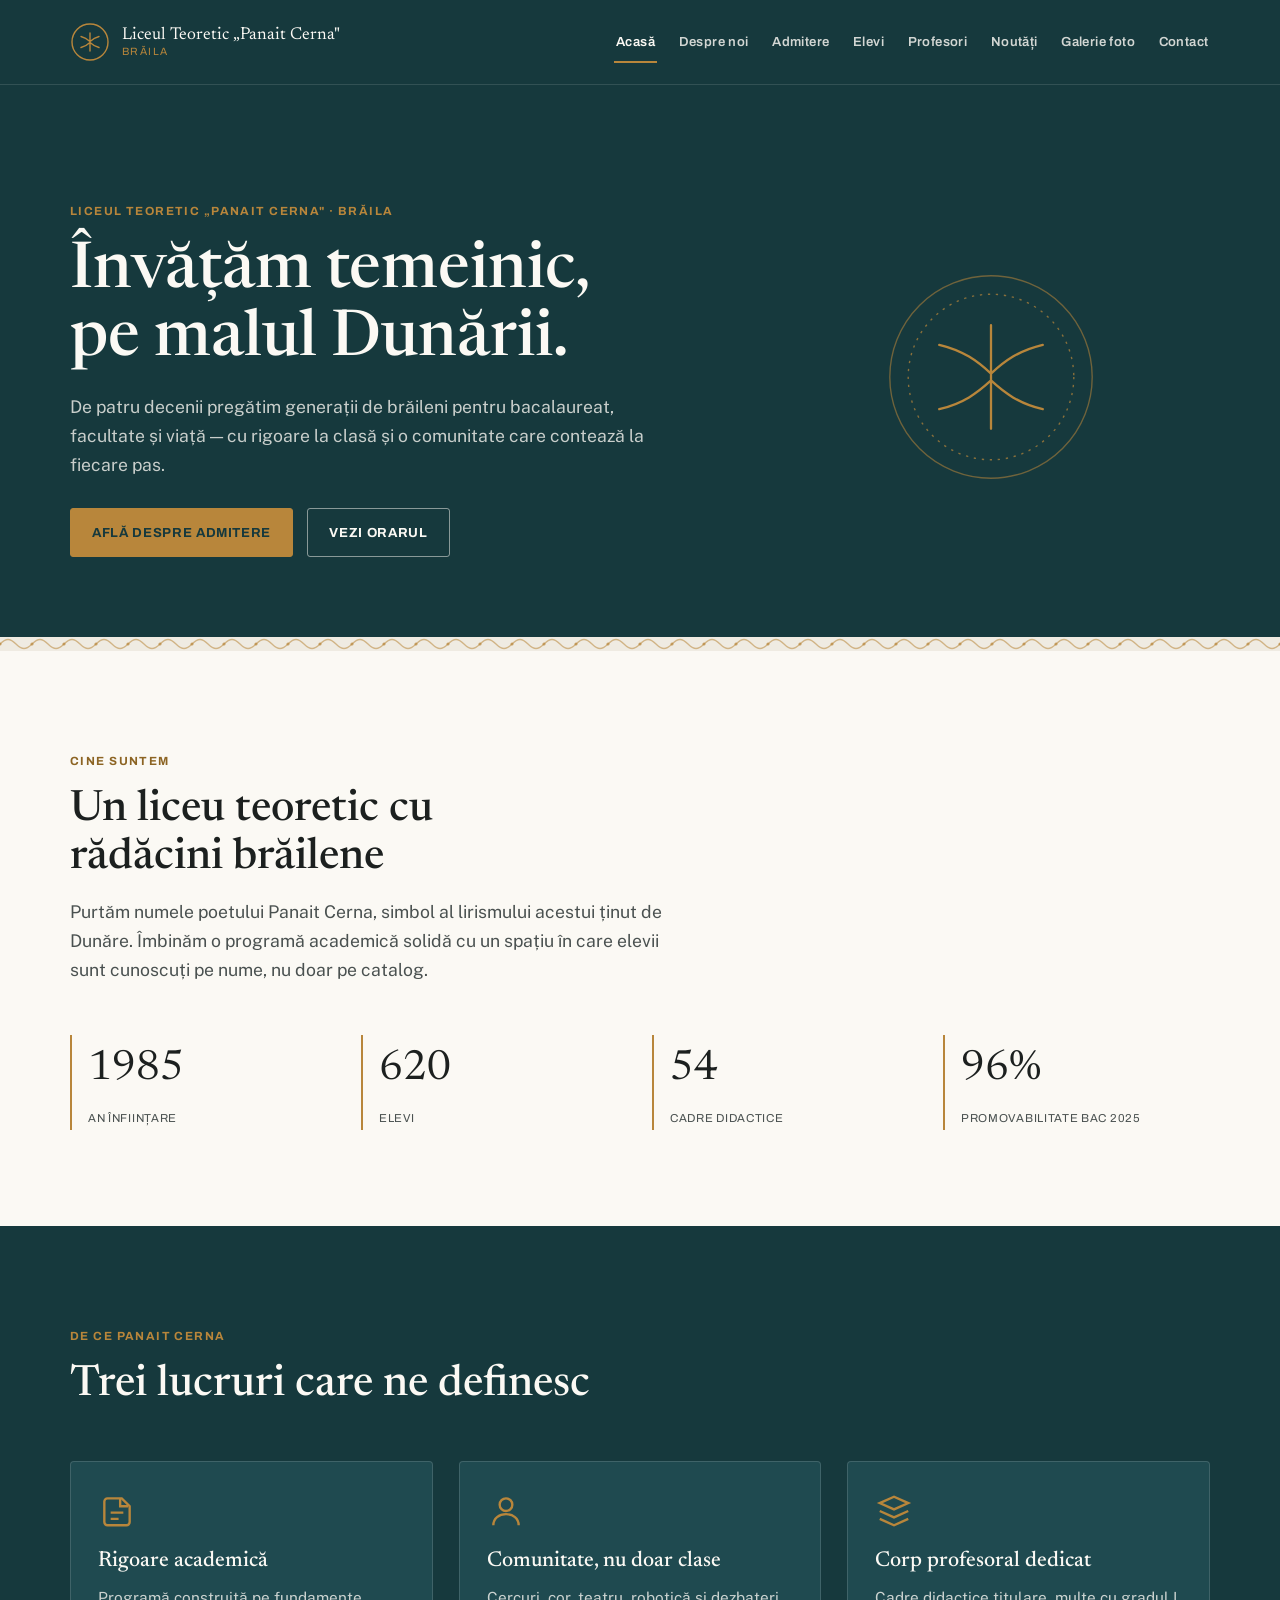
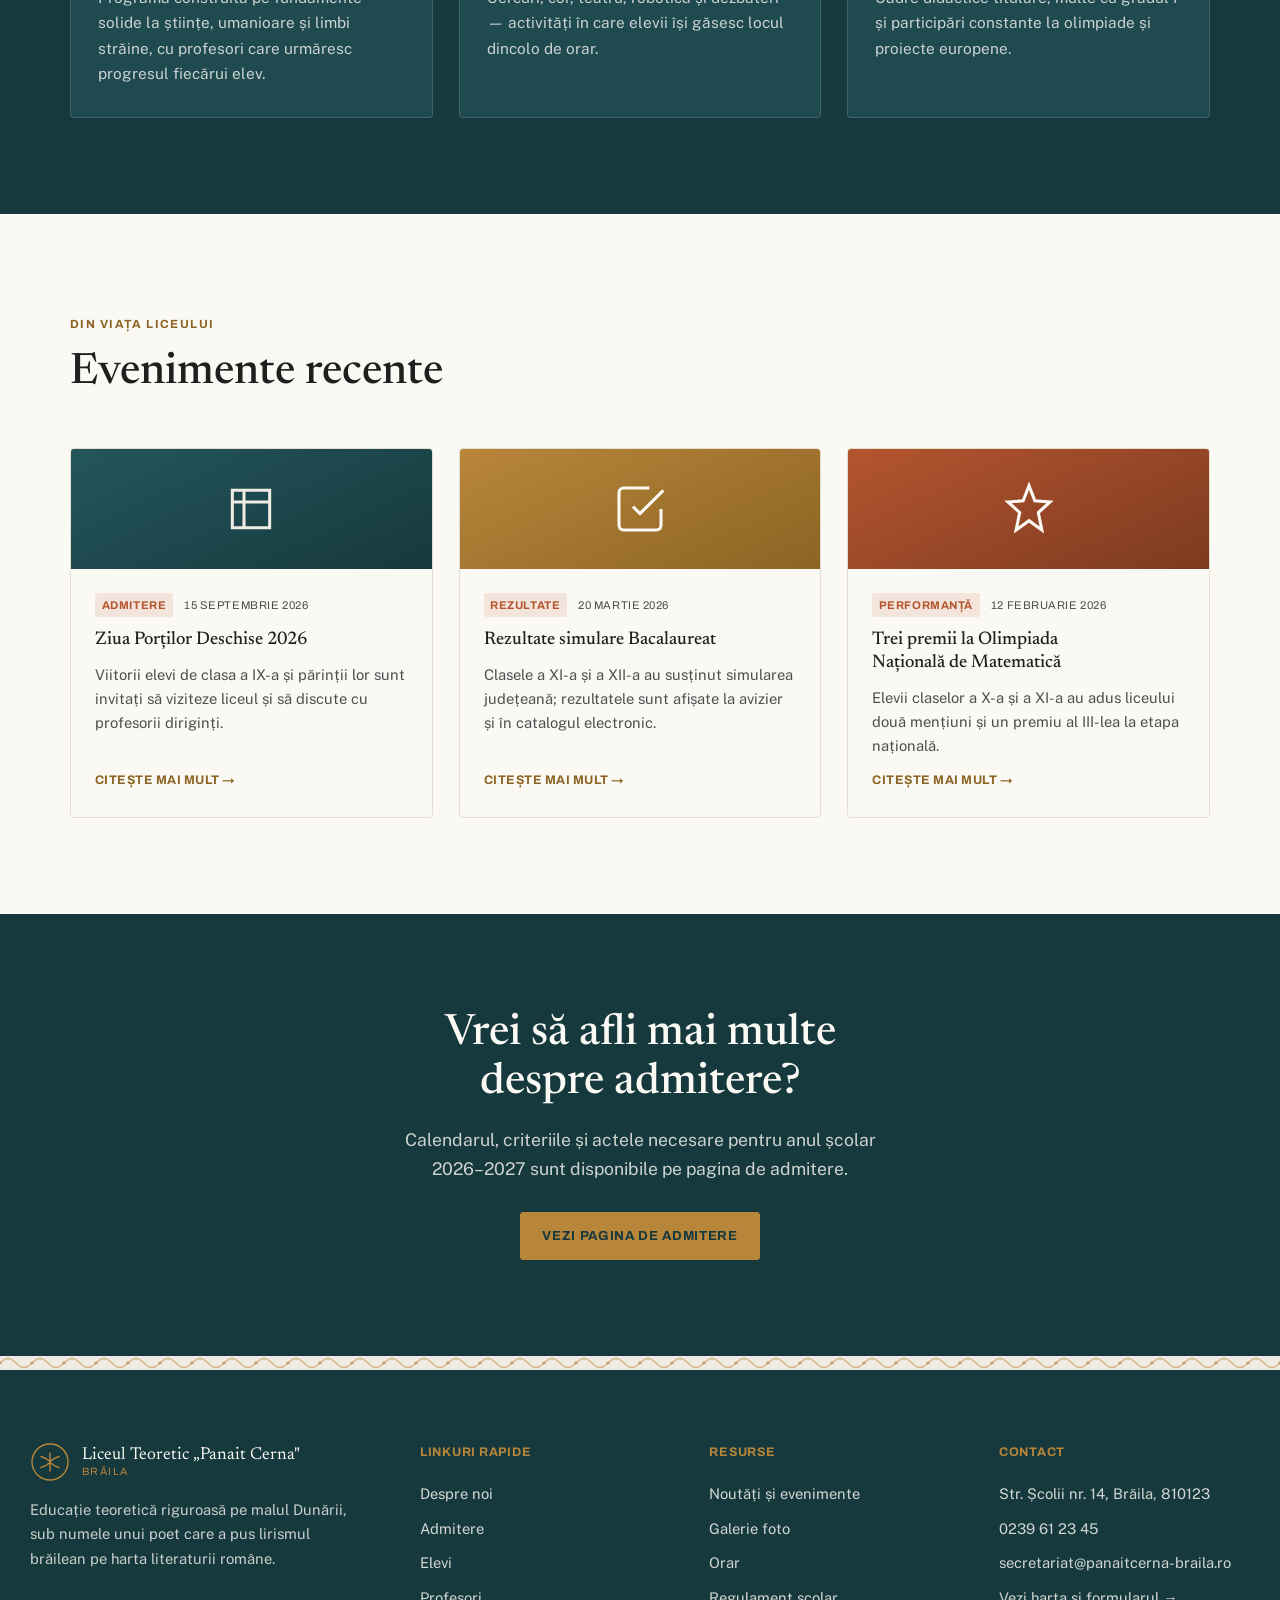
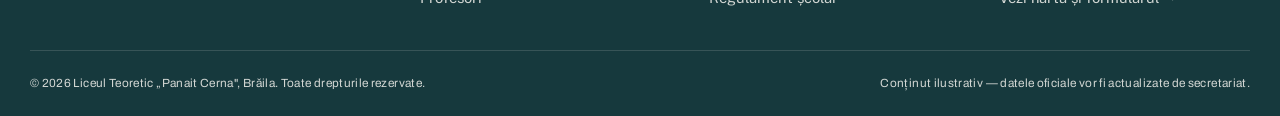
==== index.html @ e4e996fa "Site inițial Liceul Teoretic Panait Cerna - 8 pagini" ====
<!doctype html>
<html lang="ro">
<head>
<meta charset="UTF-8">
<meta name="viewport" content="width=device-width, initial-scale=1.0">
<title>Acasă — Liceul Teoretic „Panait Cerna" Brăila</title>
<link rel="stylesheet" href="assets/style.css">
</head>
<body>

<header class="site-header">
  <div class="container">
    <a href="index.html" class="brand">
      <svg class="brand-mark" viewBox="0 0 40 40" fill="none" stroke="currentColor" stroke-width="1.4">
        <circle cx="20" cy="20" r="18"/>
        <path d="M20 11v18M11 14.5c4.2 1 6.6 2.8 9 5 2.4-2.2 4.8-4 9-5M11 25.5c4.2-1 6.6-2.8 9-5 2.4 2.2 4.8 4 9 5" stroke-linecap="round" stroke-linejoin="round"/>
      </svg>
      <span class="brand-text">
        <span class="school">Liceul Teoretic „Panait Cerna"</span>
        <span class="city">Brăila</span>
      </span>
    </a>
    <nav class="main-nav" aria-label="Navigare principală">
      <a href="index.html">Acasă</a>
      <a href="despre-noi.html">Despre noi</a>
      <a href="admitere.html">Admitere</a>
      <a href="elevi.html">Elevi</a>
      <a href="profesori.html">Profesori</a>
      <a href="noutati.html">Noutăți</a>
      <a href="galerie.html">Galerie foto</a>
      <a href="contact.html">Contact</a>
    </nav>
    <button class="nav-toggle" aria-label="Deschide meniul" aria-expanded="false">
      <svg viewBox="0 0 24 24" fill="none" stroke="currentColor" stroke-width="2"><path d="M3 6h18M3 12h18M3 18h18" stroke-linecap="round"/></svg>
    </button>
  </div>
</header>

<main>

  <section class="page-hero hero-home">
    <div class="container">
      <div>
        <span class="eyebrow">Liceul Teoretic „Panait Cerna" · Brăila</span>
        <h1>Învățăm temeinic,<br>pe malul Dunării.</h1>
        <p class="lede">De patru decenii pregătim generații de brăileni pentru bacalaureat, facultate și viață — cu rigoare la clasă și o comunitate care contează la fiecare pas.</p>
        <div class="hero-actions">
          <a href="admitere.html" class="btn btn--brass">Află despre admitere</a>
          <a href="elevi.html#orar" class="btn btn--outline">Vezi orarul</a>
        </div>
      </div>
      <div class="hero-emblem">
        <svg viewBox="0 0 200 200" fill="none" stroke="currentColor" stroke-width="1.2" style="color:var(--brass)">
          <circle cx="100" cy="100" r="88" stroke-opacity=".55"/>
          <circle cx="100" cy="100" r="72" stroke-dasharray="2 5" stroke-opacity=".7"/>
          <path d="M100 55v90M55 72c21 5 33 14 45 25 12-11 24-20 45-25M55 128c21-5 33-14 45-25 12 11 24 20 45 25" stroke-width="2" stroke-linecap="round" stroke-linejoin="round"/>
        </svg>
      </div>
    </div>
  </section>

  <div class="ironwork"></div>

  <section class="section-alt">
    <div class="container">
      <div class="section-head reveal">
        <span class="eyebrow">Cine suntem</span>
        <h2>Un liceu teoretic cu rădăcini brăilene</h2>
        <p class="lede">Purtăm numele poetului Panait Cerna, simbol al lirismului acestui ținut de Dunăre. Îmbinăm o programă academică solidă cu un spațiu în care elevii sunt cunoscuți pe nume, nu doar pe catalog.</p>
      </div>
      <div class="stat-row reveal">
        <div class="stat"><span class="num">1985</span><span class="label">An înființare</span></div>
        <div class="stat"><span class="num">620</span><span class="label">Elevi</span></div>
        <div class="stat"><span class="num">54</span><span class="label">Cadre didactice</span></div>
        <div class="stat"><span class="num">96%</span><span class="label">Promovabilitate BAC 2025</span></div>
      </div>
    </div>
  </section>

  <section class="section-deep">
    <div class="container">
      <div class="section-head reveal">
        <span class="eyebrow">De ce Panait Cerna</span>
        <h2>Trei lucruri care ne definesc</h2>
      </div>
      <div class="grid-3">
        <div class="card reveal">
          <svg class="icon" viewBox="0 0 24 24" fill="none" stroke="currentColor" stroke-width="1.5"><path d="M4 19V6a2 2 0 0 1 2-2h9l5 5v10a2 2 0 0 1-2 2H6a2 2 0 0 1-2-2Z"/><path d="M14 4v5h5M8 13h8M8 17h5"/></svg>
          <h3>Rigoare academică</h3>
          <p>Programă construită pe fundamente solide la științe, umanioare și limbi străine, cu profesori care urmăresc progresul fiecărui elev.</p>
        </div>
        <div class="card reveal">
          <svg class="icon" viewBox="0 0 24 24" fill="none" stroke="currentColor" stroke-width="1.5"><circle cx="12" cy="8" r="4"/><path d="M4 21c0-4.4 3.6-7 8-7s8 2.6 8 7"/></svg>
          <h3>Comunitate, nu doar clase</h3>
          <p>Cercuri, cor, teatru, robotică și dezbateri — activități în care elevii își găsesc locul dincolo de orar.</p>
        </div>
        <div class="card reveal">
          <svg class="icon" viewBox="0 0 24 24" fill="none" stroke="currentColor" stroke-width="1.5"><path d="M12 3 3 7l9 4 9-4-9-4Z"/><path d="M3 12l9 4 9-4M3 17l9 4 9-4"/></svg>
          <h3>Corp profesoral dedicat</h3>
          <p>Cadre didactice titulare, multe cu gradul I și participări constante la olimpiade și proiecte europene.</p>
        </div>
      </div>
    </div>
  </section>

  <section class="section-alt">
    <div class="container">
      <div class="section-head reveal">
        <span class="eyebrow">Din viața liceului</span>
        <h2>Evenimente recente</h2>
      </div>
      <div class="news-grid">
        <article class="news-card reveal">
          <div class="news-thumb g1" style="background:linear-gradient(155deg,#24565C,#16393D)">
            <svg viewBox="0 0 24 24" fill="none" stroke="#EFEBE2" stroke-width="1.3"><path d="M4 4h16v16H4z"/><path d="M4 9h16M9 4v16"/></svg>
          </div>
          <div class="news-body">
            <div class="news-meta"><span class="news-tag">Admitere</span><span>15 septembrie 2026</span></div>
            <h3>Ziua Porților Deschise 2026</h3>
            <p>Viitorii elevi de clasa a IX-a și părinții lor sunt invitați să viziteze liceul și să discute cu profesorii diriginți.</p>
            <a href="noutati.html" class="news-link">Citește mai mult →</a>
          </div>
        </article>
        <article class="news-card reveal">
          <div class="news-thumb" style="background:linear-gradient(155deg,#B8863B,#8C6423)">
            <svg viewBox="0 0 24 24" fill="none" stroke="#FBF9F4" stroke-width="1.3"><path d="M9 11l3 3L22 4"/><path d="M21 12v7a2 2 0 0 1-2 2H5a2 2 0 0 1-2-2V5a2 2 0 0 1 2-2h11"/></svg>
          </div>
          <div class="news-body">
            <div class="news-meta"><span class="news-tag">Rezultate</span><span>20 martie 2026</span></div>
            <h3>Rezultate simulare Bacalaureat</h3>
            <p>Clasele a XI-a și a XII-a au susținut simularea județeană; rezultatele sunt afișate la avizier și în catalogul electronic.</p>
            <a href="noutati.html" class="news-link">Citește mai mult →</a>
          </div>
        </article>
        <article class="news-card reveal">
          <div class="news-thumb" style="background:linear-gradient(155deg,#B4552F,#7C3A1F)">
            <svg viewBox="0 0 24 24" fill="none" stroke="#FBF9F4" stroke-width="1.3"><path d="M12 2l2.5 6.5L21 9l-5 4.5L17.5 21 12 17l-5.5 4L8 13.5 3 9l6.5-.5Z"/></svg>
          </div>
          <div class="news-body">
            <div class="news-meta"><span class="news-tag">Performanță</span><span>12 februarie 2026</span></div>
            <h3>Trei premii la Olimpiada Națională de Matematică</h3>
            <p>Elevii claselor a X-a și a XI-a au adus liceului două mențiuni și un premiu al III-lea la etapa națională.</p>
            <a href="noutati.html" class="news-link">Citește mai mult →</a>
          </div>
        </article>
      </div>
    </div>
  </section>

  <section class="section-deep">
    <div class="container" style="text-align:center; max-width:60ch">
      <h2 class="reveal">Vrei să afli mai multe despre admitere?</h2>
      <p class="lede reveal" style="margin:1.1rem auto 1.8rem; color:color-mix(in srgb, var(--paper) 80%, transparent)">Calendarul, criteriile și actele necesare pentru anul școlar 2026–2027 sunt disponibile pe pagina de admitere.</p>
      <a href="admitere.html" class="btn btn--brass reveal">Vezi pagina de admitere</a>
    </div>
  </section>

</main>

<div class="ironwork"></div>
<footer class="site-footer">
  <div class="container footer-grid">
    <div class="footer-about">
      <a href="index.html" class="brand">
        <svg class="brand-mark" viewBox="0 0 40 40" fill="none" stroke="currentColor" stroke-width="1.4">
          <circle cx="20" cy="20" r="18"/>
          <path d="M20 11v18M11 14.5c4.2 1 6.6 2.8 9 5 2.4-2.2 4.8-4 9-5M11 25.5c4.2-1 6.6-2.8 9-5 2.4 2.2 4.8 4 9 5" stroke-linecap="round" stroke-linejoin="round"/>
        </svg>
        <span class="brand-text">
          <span class="school">Liceul Teoretic „Panait Cerna"</span>
          <span class="city">Brăila</span>
        </span>
      </a>
      <p>Educație teoretică riguroasă pe malul Dunării, sub numele unui poet care a pus lirismul brăilean pe harta literaturii române.</p>
    </div>
    <div>
      <h4>Linkuri rapide</h4>
      <ul>
        <li><a href="despre-noi.html">Despre noi</a></li>
        <li><a href="admitere.html">Admitere</a></li>
        <li><a href="elevi.html">Elevi</a></li>
        <li><a href="profesori.html">Profesori</a></li>
      </ul>
    </div>
    <div>
      <h4>Resurse</h4>
      <ul>
        <li><a href="noutati.html">Noutăți și evenimente</a></li>
        <li><a href="galerie.html">Galerie foto</a></li>
        <li><a href="elevi.html#orar">Orar</a></li>
        <li><a href="elevi.html#regulament">Regulament școlar</a></li>
      </ul>
    </div>
    <div>
      <h4>Contact</h4>
      <ul>
        <li>Str. Școlii nr. 14, Brăila, 810123</li>
        <li>0239 61 23 45</li>
        <li>secretariat@panaitcerna-braila.ro</li>
        <li><a href="contact.html">Vezi harta și formularul →</a></li>
      </ul>
    </div>
  </div>
  <div class="container footer-bottom">
    <span>© 2026 Liceul Teoretic „Panait Cerna", Brăila. Toate drepturile rezervate.</span>
    <span>Conținut ilustrativ — datele oficiale vor fi actualizate de secretariat.</span>
  </div>
</footer>
<script src="assets/main.js"></script>
</body>
</html>
---- assets/style.css ----
/* =========================================================
   Liceul Teoretic „Panait Cerna" — Brăila
   Sistem de design: petrol de Dunăre + alamă + piatră
========================================================= */

@import url('https://fonts.googleapis.com/css2?family=Newsreader:ital,opsz,wght@0,6..72,400;0,6..72,500;0,6..72,600;1,6..72,500&family=Public+Sans:wght@400;500;600;700&family=Archivo:wght@600;700&display=swap');

:root{
  --teal-deep:#16393D;
  --teal:#24565C;
  --teal-tint:#1F4A50;
  --brass:#B8863B;
  --brass-deep:#8C6423;
  --terracotta:#B4552F;
  --stone:#EFEBE2;
  --stone-dim:#E4DECE;
  --ink:#1C201F;
  --ink-soft:#4A5150;
  --paper:#FBF9F4;

  --font-display:'Newsreader', Georgia, 'Times New Roman', serif;
  --font-body:'Public Sans', 'Segoe UI', sans-serif;
  --font-label:'Archivo', 'Segoe UI', sans-serif;

  --container:1220px;
  --nav-h:84px;
}

*,*::before,*::after{ box-sizing:border-box; }
html{ scroll-behavior:smooth; scroll-padding-top:var(--nav-h); }
@media (prefers-reduced-motion:reduce){ html{ scroll-behavior:auto; } }

body{
  margin:0;
  background:var(--stone);
  color:var(--ink);
  font-family:var(--font-body);
  font-size:16px;
  line-height:1.65;
  -webkit-font-smoothing:antialiased;
}

img,svg{ display:block; max-width:100%; }
a{ color:inherit; text-decoration:none; }

h1,h2,h3,h4{ font-family:var(--font-display); font-weight:500; margin:0; text-wrap:balance; }
h1{ font-size:clamp(2.4rem,5vw,4rem); line-height:1.06; }
h2{ font-size:clamp(1.9rem,3.4vw,2.7rem); line-height:1.12; }
h3{ font-size:1.35rem; line-height:1.25; }
p{ margin:0; }

.lede{ font-size:1.1rem; color:var(--ink-soft); max-width:56ch; }

.eyebrow{
  font-family:var(--font-label);
  font-weight:700;
  font-size:.74rem;
  letter-spacing:.12em;
  text-transform:uppercase;
  display:inline-flex;
  align-items:center;
  gap:.6em;
}

.container{ max-width:var(--container); margin:0 auto; padding:0 clamp(1.2rem,4vw,2.5rem); }

.visually-hidden{
  position:absolute; width:1px; height:1px; overflow:hidden;
  clip:rect(0 0 0 0); white-space:nowrap; border:0; padding:0; margin:-1px;
}

:focus-visible{ outline:3px solid var(--brass); outline-offset:3px; }

/* ---------- ironwork divider (signature motif) ---------- */
.ironwork{
  height:14px;
  background-image:url("data:image/svg+xml,%3Csvg xmlns='http://www.w3.org/2000/svg' width='64' height='14' viewBox='0 0 64 14'%3E%3Cpath d='M0,7 C6,1 10,1 16,7 C22,13 26,13 32,7 C38,1 42,1 48,7 C54,13 58,13 64,7' fill='none' stroke='%23B8863B' stroke-width='1.4' opacity='0.55'/%3E%3Ccircle cx='0' cy='7' r='1.6' fill='%23B8863B' opacity='0.7'/%3E%3Ccircle cx='32' cy='7' r='1.6' fill='%23B8863B' opacity='0.7'/%3E%3Ccircle cx='64' cy='7' r='1.6' fill='%23B8863B' opacity='0.7'/%3E%3C/svg%3E");
  background-repeat:repeat-x;
  background-size:64px 14px;
  background-position:center;
}
.ironwork--dim{ opacity:.6; }

/* ---------- buttons ---------- */
.btn{
  display:inline-flex; align-items:center; gap:.6em;
  font-family:var(--font-label); font-weight:700;
  font-size:.82rem; letter-spacing:.05em; text-transform:uppercase;
  padding:.95em 1.6em; border-radius:3px;
  border:1.5px solid transparent;
  transition:transform .16s ease, background .16s ease, color .16s ease, border-color .16s ease;
  cursor:pointer;
}
.btn:hover{ transform:translateY(-2px); }
.btn--brass{ background:var(--brass); color:var(--teal-deep); border-color:var(--brass); }
.btn--brass:hover{ background:var(--paper); color:var(--teal-deep); border-color:var(--paper); }
.btn--outline{ background:transparent; color:var(--paper); border-color:color-mix(in srgb, var(--paper) 50%, transparent); }
.btn--outline:hover{ background:var(--paper); color:var(--teal-deep); border-color:var(--paper); }
.btn--outline-ink{ background:transparent; color:var(--ink); border-color:color-mix(in srgb, var(--ink) 35%, transparent); }
.btn--outline-ink:hover{ background:var(--ink); color:var(--paper); border-color:var(--ink); }

/* ---------- header / nav ---------- */
.site-header{
  position:sticky; top:0; z-index:100;
  background:var(--teal-deep);
  border-bottom:1px solid color-mix(in srgb, var(--paper) 12%, transparent);
}
.site-header .container{
  height:var(--nav-h);
  display:flex; align-items:center; justify-content:space-between; gap:1.5rem;
}
.brand{ display:flex; align-items:center; gap:.75rem; color:var(--paper); }
.brand-mark{ width:40px; height:40px; flex:none; color:var(--brass); }
.brand-text{ display:flex; flex-direction:column; line-height:1.15; }
.brand-text .school{ font-family:var(--font-display); font-size:1.08rem; }
.brand-text .city{ font-family:var(--font-label); font-size:.66rem; letter-spacing:.14em; text-transform:uppercase; color:var(--brass); }

.main-nav{ display:flex; align-items:center; gap:clamp(.9rem,1.6vw,1.7rem); }
.main-nav a{
  font-family:var(--font-label); font-weight:600; font-size:.82rem;
  letter-spacing:.03em; color:color-mix(in srgb, var(--paper) 82%, transparent);
  padding:.4rem .1rem; position:relative;
}
.main-nav a::after{
  content:''; position:absolute; left:0; right:0; bottom:-4px; height:2px;
  background:var(--brass); transform:scaleX(0); transition:transform .18s ease;
}
.main-nav a:hover{ color:var(--paper); }
.main-nav a:hover::after,
.main-nav a[aria-current="page"]::after{ transform:scaleX(1); }
.main-nav a[aria-current="page"]{ color:var(--paper); }

.nav-toggle{
  display:none; background:transparent; border:1.5px solid color-mix(in srgb, var(--paper) 40%, transparent);
  border-radius:3px; width:42px; height:38px; align-items:center; justify-content:center;
  color:var(--paper); cursor:pointer;
}
.nav-toggle svg{ width:20px; height:20px; }

@media (max-width:980px){
  .main-nav{
    position:absolute; top:var(--nav-h); left:0; right:0;
    background:var(--teal-deep); flex-direction:column; align-items:stretch;
    padding:.5rem 0 1.2rem; gap:0;
    border-bottom:1px solid color-mix(in srgb, var(--paper) 14%, transparent);
    display:none;
  }
  .main-nav.is-open{ display:flex; }
  .main-nav a{ padding:.85rem clamp(1.2rem,4vw,2.5rem); }
  .main-nav a::after{ display:none; }
  .main-nav a[aria-current="page"]{ background:color-mix(in srgb, var(--paper) 8%, transparent); color:var(--brass); }
  .nav-toggle{ display:inline-flex; }
}

/* ---------- page hero ---------- */
.page-hero{ background:var(--teal-deep); color:var(--paper); padding:clamp(3.5rem,8vw,6rem) 0 clamp(3rem,7vw,5rem); }
.page-hero .eyebrow{ color:var(--brass); margin-bottom:1.1rem; }
.page-hero h1{ margin-bottom:1.1rem; max-width:24ch; }
.page-hero .lede{ color:color-mix(in srgb, var(--paper) 78%, transparent); }
.page-hero .hero-actions{ display:flex; flex-wrap:wrap; gap:.9rem; margin-top:1.8rem; }

.hero-home{ padding-top:clamp(4.5rem,10vw,7rem); }
.hero-home .container{ display:grid; grid-template-columns:1.25fr .85fr; gap:clamp(2rem,5vw,3.5rem); align-items:center; }
@media (max-width:900px){ .hero-home .container{ grid-template-columns:1fr; } }

.hero-emblem{ display:flex; justify-content:center; }
.hero-emblem svg{ width:min(230px,70%); }

/* ---------- sections ---------- */
section{ padding:clamp(4rem,8vw,6rem) 0; }
.section-alt{ background:var(--paper); }
.section-deep{ background:var(--teal-deep); color:var(--paper); }
.section-deep .eyebrow{ color:var(--brass); }
.section-head{ max-width:60ch; margin-bottom:clamp(2.2rem,5vw,3.2rem); }
.section-head .eyebrow{ color:var(--brass-deep); margin-bottom:.9rem; }
.section-deep .section-head .eyebrow{ color:var(--brass); }
.section-head h2{ margin-bottom:.9rem; }

/* ---------- stat row ---------- */
.stat-row{ display:grid; grid-template-columns:repeat(4,1fr); gap:1.5rem; }
@media (max-width:760px){ .stat-row{ grid-template-columns:repeat(2,1fr); } }
.stat{ border-left:2px solid var(--brass); padding-left:1rem; }
.stat .num{ font-family:var(--font-display); font-size:clamp(1.8rem,3.4vw,2.6rem); display:block; }
.stat .label{ font-family:var(--font-label); font-size:.72rem; letter-spacing:.06em; text-transform:uppercase; color:var(--ink-soft); }
.section-deep .stat .label{ color:color-mix(in srgb, var(--paper) 70%, transparent); }

/* ---------- cards ---------- */
.grid-3{ display:grid; grid-template-columns:repeat(3,1fr); gap:1.6rem; }
.grid-2{ display:grid; grid-template-columns:repeat(2,1fr); gap:1.6rem; }
@media (max-width:860px){ .grid-3{ grid-template-columns:1fr; } .grid-2{ grid-template-columns:1fr; } }

.card{
  background:var(--paper); border:1px solid var(--stone-dim);
  border-radius:4px; padding:1.9rem 1.7rem;
}
.card .icon{ width:38px; height:38px; color:var(--brass-deep); margin-bottom:1.1rem; }
.card h3{ margin-bottom:.65rem; }
.card p{ color:var(--ink-soft); font-size:.96rem; }

.section-deep .card{ background:var(--teal-tint); border-color:color-mix(in srgb, var(--paper) 14%, transparent); }
.section-deep .card .icon{ color:var(--brass); }
.section-deep .card p{ color:color-mix(in srgb, var(--paper) 78%, transparent); }

/* ---------- news / article cards ---------- */
.news-grid{ display:grid; grid-template-columns:repeat(3,1fr); gap:1.6rem; }
@media (max-width:900px){ .news-grid{ grid-template-columns:1fr; } }
.news-card{ background:var(--paper); border:1px solid var(--stone-dim); border-radius:4px; overflow:hidden; display:flex; flex-direction:column; }
.news-thumb{ height:120px; display:flex; align-items:center; justify-content:center; }
.news-thumb svg{ width:56px; height:56px; }
.news-body{ padding:1.5rem 1.5rem 1.7rem; display:flex; flex-direction:column; gap:.7rem; flex:1; }
.news-meta{ display:flex; align-items:center; gap:.7rem; font-family:var(--font-label); font-size:.7rem; letter-spacing:.05em; text-transform:uppercase; color:var(--ink-soft); }
.news-tag{ background:color-mix(in srgb, var(--terracotta) 12%, transparent); color:var(--terracotta); padding:.25em .6em; border-radius:2px; font-weight:700; }
.news-body h3{ font-size:1.15rem; }
.news-body p{ color:var(--ink-soft); font-size:.92rem; }
.news-link{ font-family:var(--font-label); font-weight:700; font-size:.78rem; letter-spacing:.04em; text-transform:uppercase; color:var(--brass-deep); margin-top:auto; }
.news-link:hover{ color:var(--terracotta); }

.news-list{ display:flex; flex-direction:column; gap:1.4rem; }
.news-row{ display:grid; grid-template-columns:110px 1fr; gap:1.6rem; padding:1.6rem 0; border-bottom:1px solid var(--stone-dim); }
.news-row:last-child{ border-bottom:none; }
@media (max-width:640px){ .news-row{ grid-template-columns:1fr; gap:.6rem; } }
.news-date{ font-family:var(--font-label); font-weight:700; }
.news-date .day{ display:block; font-size:1.7rem; color:var(--teal-deep); }
.news-date .month{ display:block; font-size:.72rem; letter-spacing:.08em; text-transform:uppercase; color:var(--ink-soft); }

/* ---------- timeline (istoric / calendar) ---------- */
.timeline{ position:relative; padding-left:2.2rem; border-left:2px solid var(--stone-dim); display:flex; flex-direction:column; gap:2.2rem; }
.timeline-item{ position:relative; }
.timeline-item::before{
  content:''; position:absolute; left:-2.2rem; top:.35rem; width:12px; height:12px;
  background:var(--brass); border-radius:50%; border:3px solid var(--stone);
}
.section-deep .timeline{ border-color:color-mix(in srgb, var(--paper) 22%, transparent); }
.section-deep .timeline-item::before{ border-color:var(--teal-deep); }
.timeline-item .year{ font-family:var(--font-label); font-weight:700; color:var(--brass-deep); letter-spacing:.04em; display:block; margin-bottom:.35rem; }
.section-deep .timeline-item .year{ color:var(--brass); }
.timeline-item p{ color:var(--ink-soft); max-width:60ch; }
.section-deep .timeline-item p{ color:color-mix(in srgb, var(--paper) 78%, transparent); }

/* ---------- table (orar) ---------- */
.table-wrap{ overflow-x:auto; border:1px solid var(--stone-dim); border-radius:4px; }
table{ width:100%; border-collapse:collapse; min-width:640px; background:var(--paper); }
th,td{ padding:.85rem 1rem; text-align:left; border-bottom:1px solid var(--stone-dim); font-size:.92rem; }
th{ font-family:var(--font-label); font-size:.72rem; text-transform:uppercase; letter-spacing:.05em; background:var(--teal-deep); color:var(--paper); }
tr:last-child td{ border-bottom:none; }
tr:nth-child(even) td{ background:color-mix(in srgb, var(--stone) 55%, transparent); }

/* ---------- leadership / staff ---------- */
.person-grid{ display:grid; grid-template-columns:repeat(4,1fr); gap:1.4rem; }
@media (max-width:960px){ .person-grid{ grid-template-columns:repeat(2,1fr); } }
@media (max-width:520px){ .person-grid{ grid-template-columns:1fr; } }
.person{ background:var(--paper); border:1px solid var(--stone-dim); border-radius:4px; padding:1.6rem; text-align:left; }
.person-avatar{ width:56px; height:56px; border-radius:50%; background:var(--teal-deep); color:var(--brass); display:flex; align-items:center; justify-content:center; font-family:var(--font-display); font-size:1.2rem; margin-bottom:1rem; }
.person .name{ font-weight:700; font-size:1rem; }
.person .role{ font-family:var(--font-label); font-size:.72rem; letter-spacing:.04em; text-transform:uppercase; color:var(--brass-deep); margin:.3rem 0 .6rem; }
.person .bio{ font-size:.88rem; color:var(--ink-soft); }

.dept{ background:var(--paper); border:1px solid var(--stone-dim); border-radius:4px; padding:1.8rem; }
.dept h3{ margin-bottom:1rem; padding-bottom:1rem; border-bottom:1px dashed var(--stone-dim); }
.dept ul{ list-style:none; margin:0; padding:0; display:flex; flex-direction:column; gap:.7rem; }
.dept li{ display:flex; justify-content:space-between; gap:1rem; font-size:.92rem; }
.dept li span:last-child{ color:var(--ink-soft); font-size:.85rem; text-align:right; }

/* ---------- gallery ---------- */
.gallery-grid{ display:grid; grid-template-columns:repeat(3,1fr); gap:1.2rem; }
@media (max-width:860px){ .gallery-grid{ grid-template-columns:repeat(2,1fr); } }
@media (max-width:520px){ .gallery-grid{ grid-template-columns:1fr; } }
.gallery-tile{
  aspect-ratio:4/3; border-radius:4px; position:relative; overflow:hidden;
  display:flex; align-items:flex-end; padding:1.2rem;
  color:var(--paper); isolation:isolate;
}
.gallery-tile::before{ content:''; position:absolute; inset:0; z-index:-1; opacity:.92; }
.gallery-tile svg{ position:absolute; right:1rem; top:1rem; width:34px; height:34px; opacity:.55; }
.gallery-tile .cap{ font-family:var(--font-label); font-weight:700; font-size:.9rem; letter-spacing:.02em; text-shadow:0 1px 6px rgba(0,0,0,.35); }
.gallery-tile .sub{ display:block; font-family:var(--font-body); font-weight:400; font-size:.78rem; opacity:.85; margin-top:.15rem; text-transform:none; letter-spacing:0; }

.g1::before{ background:linear-gradient(155deg,#24565C,#16393D); }
.g2::before{ background:linear-gradient(155deg,#B8863B,#8C6423); }
.g3::before{ background:linear-gradient(155deg,#B4552F,#7C3A1F); }
.g4::before{ background:linear-gradient(155deg,#4A5150,#1C201F); }
.g5::before{ background:linear-gradient(155deg,#8C6423,#16393D); }
.g6::before{ background:linear-gradient(155deg,#24565C,#B4552F); }

/* ---------- contact / form ---------- */
.contact-grid{ display:grid; grid-template-columns:1fr 1fr; gap:clamp(2rem,5vw,3.5rem); align-items:start; }
@media (max-width:900px){ .contact-grid{ grid-template-columns:1fr; } }
.contact-detail{ display:flex; gap:1rem; margin-bottom:1.6rem; }
.contact-detail .icon{ width:22px; height:22px; flex:none; color:var(--brass); margin-top:.15rem; }
.contact-detail .k{ font-family:var(--font-label); font-size:.72rem; text-transform:uppercase; letter-spacing:.08em; color:color-mix(in srgb, var(--paper) 65%, transparent); display:block; margin-bottom:.25rem; }
.contact-detail .v{ font-size:1.02rem; }

.map-frame{ border:1px solid color-mix(in srgb, var(--paper) 22%, transparent); border-radius:4px; padding:1.3rem; background:color-mix(in srgb, var(--paper) 5%, transparent); margin-top:1.5rem; }

.form-field{ display:flex; flex-direction:column; gap:.45rem; margin-bottom:1.3rem; }
.form-field label{ font-family:var(--font-label); font-size:.76rem; font-weight:700; letter-spacing:.04em; text-transform:uppercase; color:var(--ink-soft); }
.form-field input, .form-field textarea, .form-field select{
  font-family:var(--font-body); font-size:.98rem; padding:.85em 1em;
  border:1.5px solid var(--stone-dim); border-radius:3px; background:var(--paper); color:var(--ink);
}
.form-field input:focus, .form-field textarea:focus, .form-field select:focus{ outline:3px solid var(--brass); outline-offset:1px; border-color:var(--brass); }
.form-row-2{ display:grid; grid-template-columns:1fr 1fr; gap:1.2rem; }
@media (max-width:520px){ .form-row-2{ grid-template-columns:1fr; } }
.form-note{ font-size:.82rem; color:var(--ink-soft); margin-top:.6rem; }

/* ---------- footer ---------- */
.site-footer{ background:var(--teal-deep); color:color-mix(in srgb, var(--paper) 82%, transparent); }
.footer-grid{ padding:clamp(3rem,6vw,4.5rem) 0 2.5rem; display:grid; grid-template-columns:1.4fr 1fr 1fr 1fr; gap:2.4rem; }
@media (max-width:860px){ .footer-grid{ grid-template-columns:1fr 1fr; } }
@media (max-width:520px){ .footer-grid{ grid-template-columns:1fr; } }
.footer-grid h4{ font-family:var(--font-label); font-size:.78rem; letter-spacing:.06em; text-transform:uppercase; color:var(--brass); margin-bottom:1.2rem; font-weight:700; }
.footer-grid ul{ list-style:none; margin:0; padding:0; display:flex; flex-direction:column; gap:.65rem; font-size:.92rem; }
.footer-grid ul a:hover{ color:var(--brass); }
.footer-about p{ font-size:.92rem; max-width:36ch; color:color-mix(in srgb, var(--paper) 78%, transparent); }
.footer-about .brand{ margin-bottom:1rem; }
.footer-bottom{ border-top:1px solid color-mix(in srgb, var(--paper) 14%, transparent); padding:1.4rem 0; display:flex; justify-content:space-between; flex-wrap:wrap; gap:.8rem; font-family:var(--font-label); font-size:.74rem; letter-spacing:.03em; }

/* ---------- reveal on scroll ---------- */
.reveal{ opacity:0; transform:translateY(16px); transition:opacity .6s ease, transform .6s ease; }
.reveal.is-visible{ opacity:1; transform:none; }
@media (prefers-reduced-motion:reduce){ .reveal{ opacity:1; transform:none; transition:none; } }
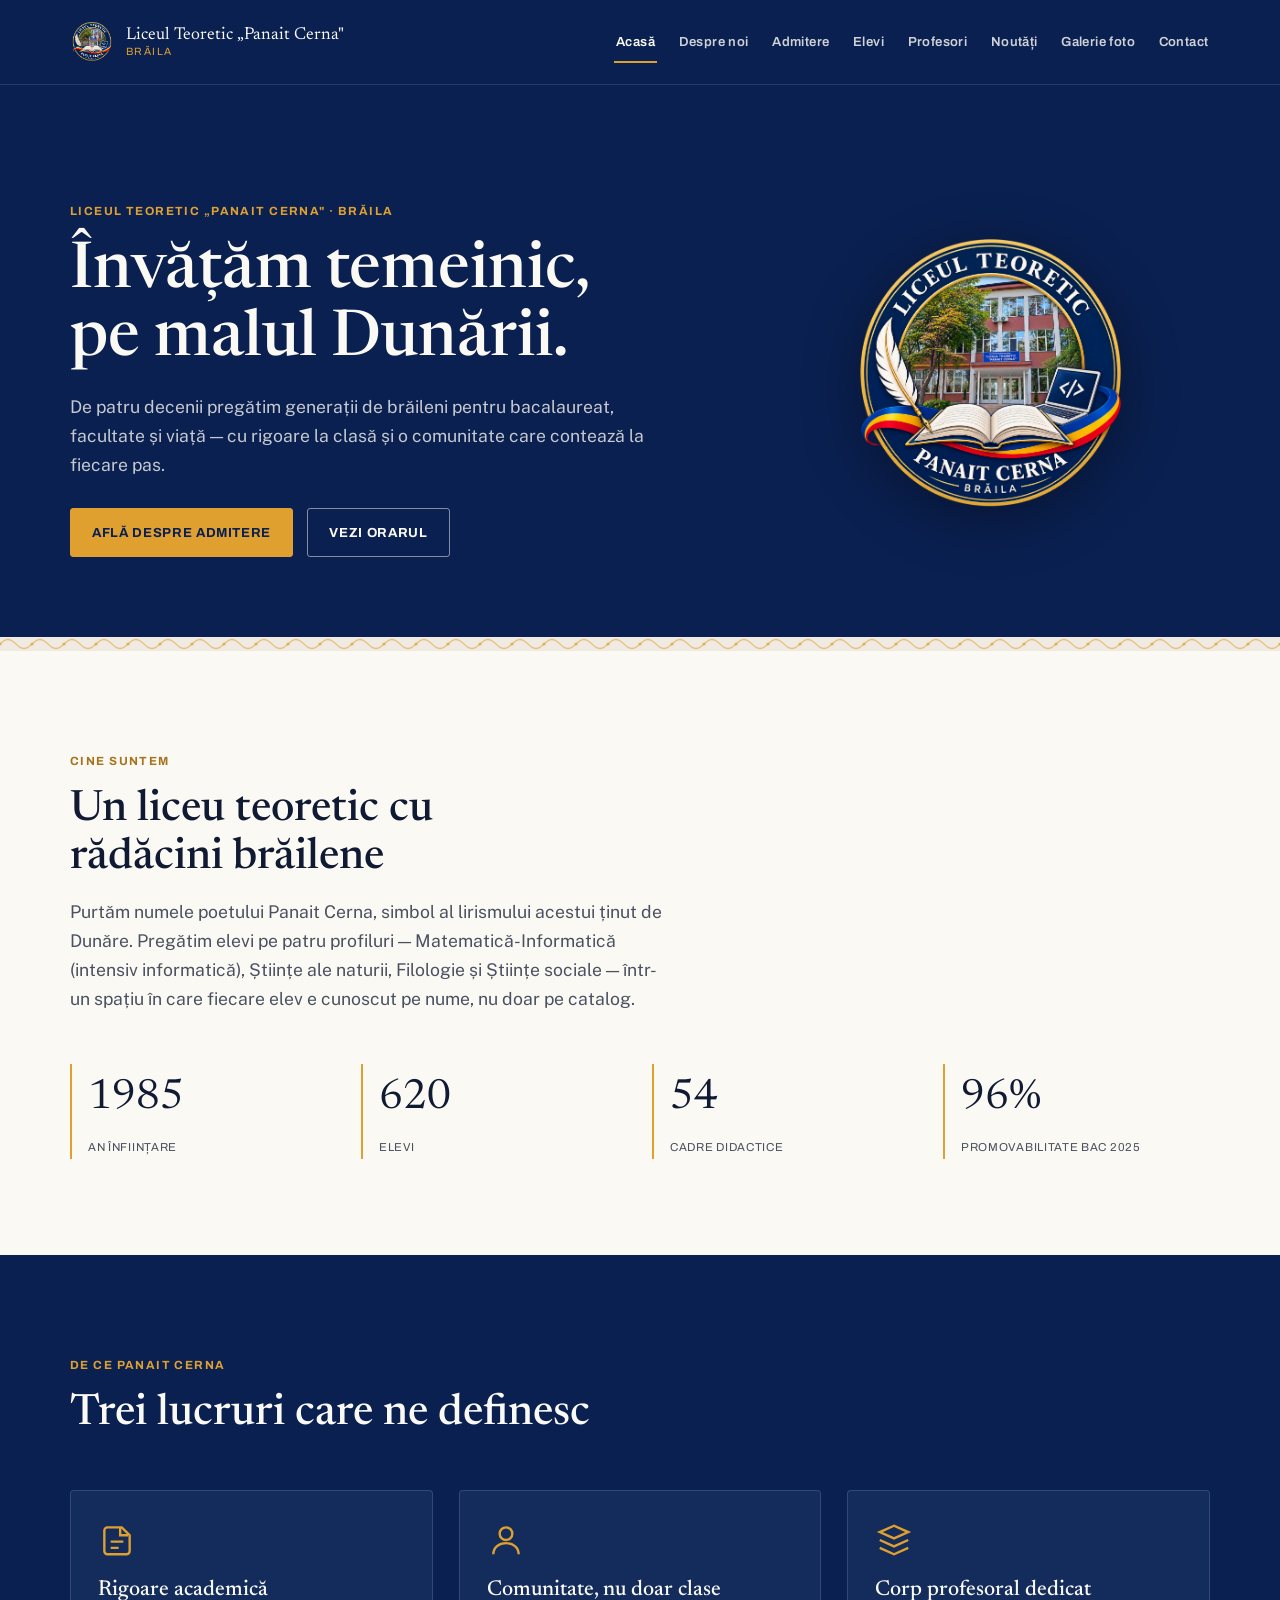
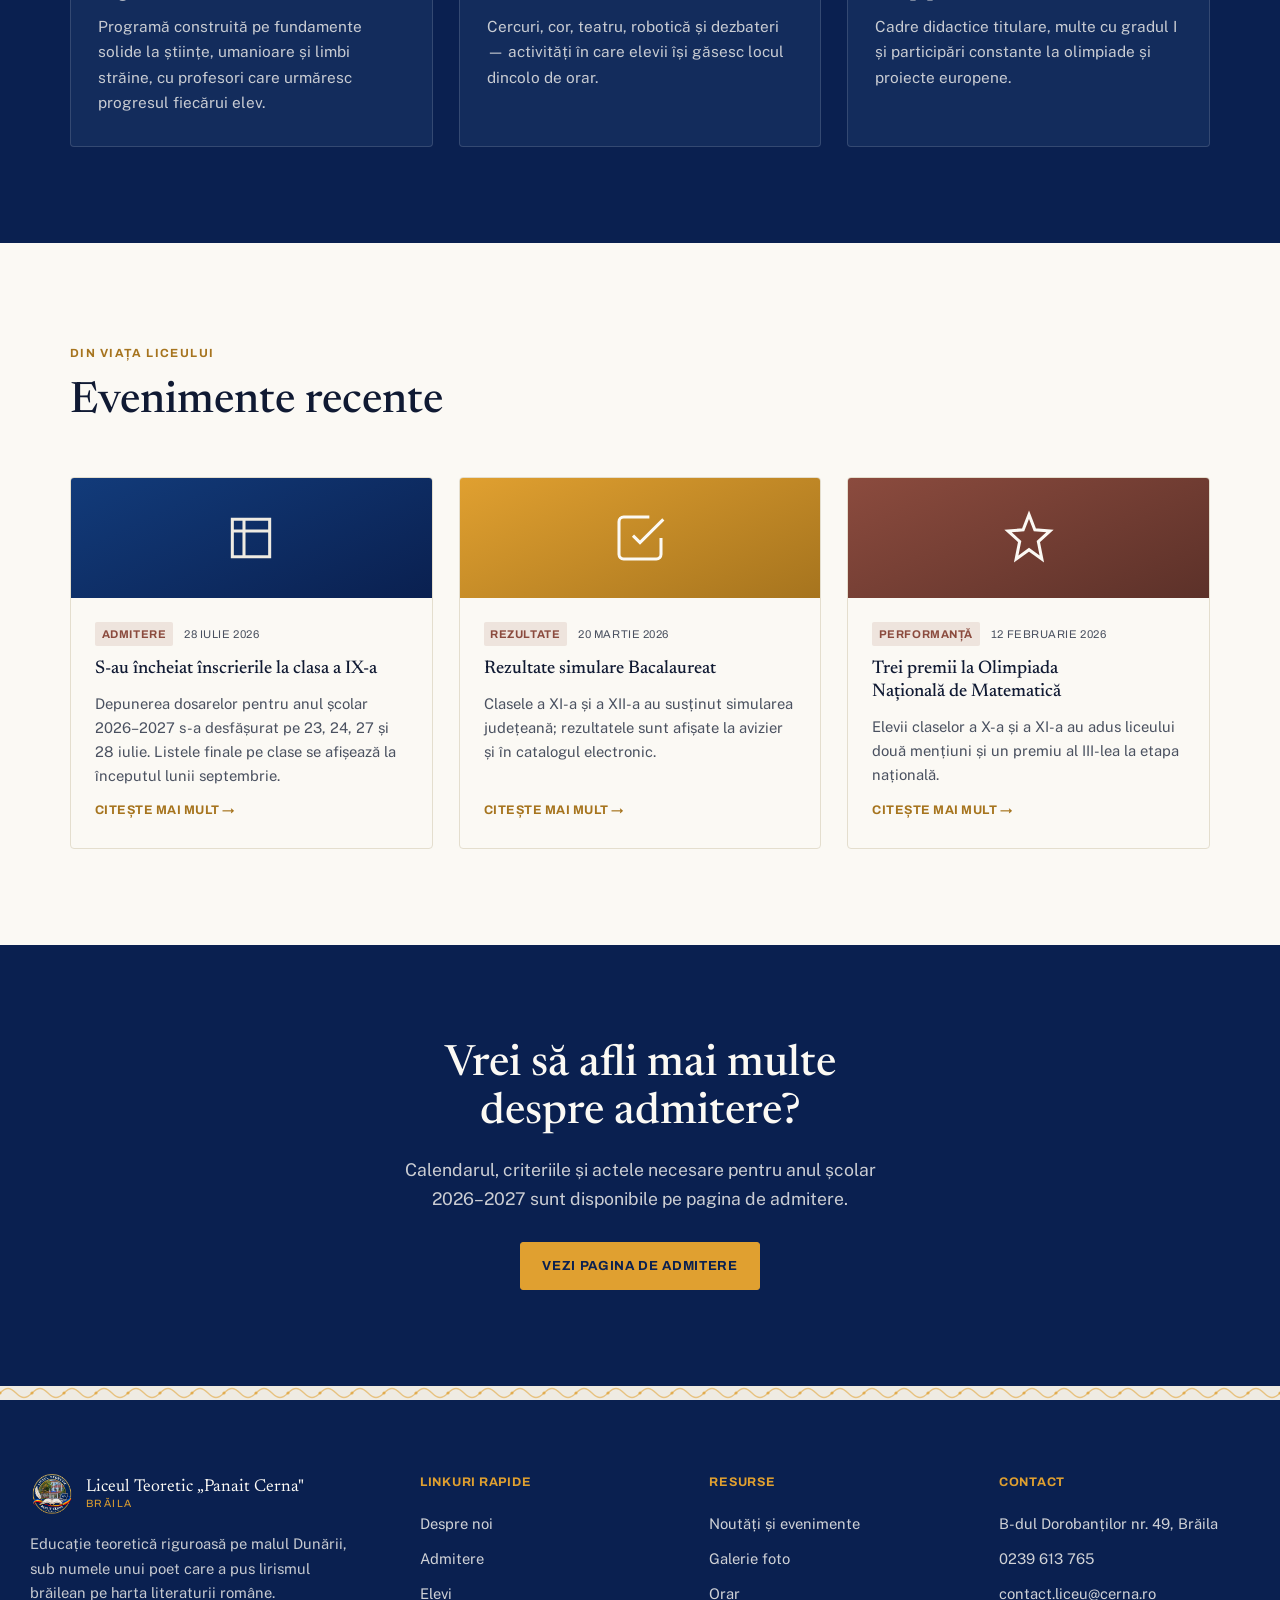
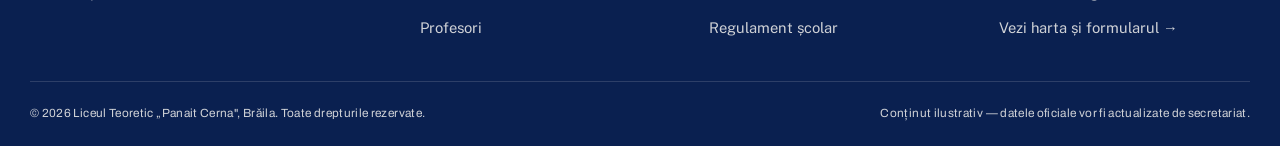
==== commit a9d41966: "Adaug date reale de pe site-ul vechi: adresa, telefon, email, profiluri, misiune, valori, calendar a" ====
--- a/index.html
+++ b/index.html
@@ -11,10 +11,7 @@
 <header class="site-header">
   <div class="container">
     <a href="index.html" class="brand">
-      <svg class="brand-mark" viewBox="0 0 40 40" fill="none" stroke="currentColor" stroke-width="1.4">
-        <circle cx="20" cy="20" r="18"/>
-        <path d="M20 11v18M11 14.5c4.2 1 6.6 2.8 9 5 2.4-2.2 4.8-4 9-5M11 25.5c4.2-1 6.6-2.8 9-5 2.4 2.2 4.8 4 9 5" stroke-linecap="round" stroke-linejoin="round"/>
-      </svg>
+      <img class="brand-mark" src="assets/img/sigla-liceu.png" alt="Sigla Liceului Teoretic Panait Cerna">
       <span class="brand-text">
         <span class="school">Liceul Teoretic „Panait Cerna"</span>
         <span class="city">Brăila</span>
@@ -50,11 +47,7 @@
         </div>
       </div>
       <div class="hero-emblem">
-        <svg viewBox="0 0 200 200" fill="none" stroke="currentColor" stroke-width="1.2" style="color:var(--brass)">
-          <circle cx="100" cy="100" r="88" stroke-opacity=".55"/>
-          <circle cx="100" cy="100" r="72" stroke-dasharray="2 5" stroke-opacity=".7"/>
-          <path d="M100 55v90M55 72c21 5 33 14 45 25 12-11 24-20 45-25M55 128c21-5 33-14 45-25 12 11 24 20 45 25" stroke-width="2" stroke-linecap="round" stroke-linejoin="round"/>
-        </svg>
+        <img src="assets/img/sigla-liceu.png" alt="Sigla Liceului Teoretic Panait Cerna, Brăila">
       </div>
     </div>
   </section>
@@ -66,7 +59,7 @@
       <div class="section-head reveal">
         <span class="eyebrow">Cine suntem</span>
         <h2>Un liceu teoretic cu rădăcini brăilene</h2>
-        <p class="lede">Purtăm numele poetului Panait Cerna, simbol al lirismului acestui ținut de Dunăre. Îmbinăm o programă academică solidă cu un spațiu în care elevii sunt cunoscuți pe nume, nu doar pe catalog.</p>
+        <p class="lede">Purtăm numele poetului Panait Cerna, simbol al lirismului acestui ținut de Dunăre. Pregătim elevi pe patru profiluri — Matematică-Informatică (intensiv informatică), Științe ale naturii, Filologie și Științe sociale — într-un spațiu în care fiecare elev e cunoscut pe nume, nu doar pe catalog.</p>
       </div>
       <div class="stat-row reveal">
         <div class="stat"><span class="num">1985</span><span class="label">An înființare</span></div>
@@ -111,18 +104,18 @@
       </div>
       <div class="news-grid">
         <article class="news-card reveal">
-          <div class="news-thumb g1" style="background:linear-gradient(155deg,#24565C,#16393D)">
+          <div class="news-thumb g1" style="background:linear-gradient(155deg,#123B7A,#0A2050)">
             <svg viewBox="0 0 24 24" fill="none" stroke="#EFEBE2" stroke-width="1.3"><path d="M4 4h16v16H4z"/><path d="M4 9h16M9 4v16"/></svg>
           </div>
           <div class="news-body">
-            <div class="news-meta"><span class="news-tag">Admitere</span><span>15 septembrie 2026</span></div>
-            <h3>Ziua Porților Deschise 2026</h3>
-            <p>Viitorii elevi de clasa a IX-a și părinții lor sunt invitați să viziteze liceul și să discute cu profesorii diriginți.</p>
+            <div class="news-meta"><span class="news-tag">Admitere</span><span>28 iulie 2026</span></div>
+            <h3>S-au încheiat înscrierile la clasa a IX-a</h3>
+            <p>Depunerea dosarelor pentru anul școlar 2026–2027 s-a desfășurat pe 23, 24, 27 și 28 iulie. Listele finale pe clase se afișează la începutul lunii septembrie.</p>
             <a href="noutati.html" class="news-link">Citește mai mult →</a>
           </div>
         </article>
         <article class="news-card reveal">
-          <div class="news-thumb" style="background:linear-gradient(155deg,#B8863B,#8C6423)">
+          <div class="news-thumb" style="background:linear-gradient(155deg,#E0A030,#A6741E)">
             <svg viewBox="0 0 24 24" fill="none" stroke="#FBF9F4" stroke-width="1.3"><path d="M9 11l3 3L22 4"/><path d="M21 12v7a2 2 0 0 1-2 2H5a2 2 0 0 1-2-2V5a2 2 0 0 1 2-2h11"/></svg>
           </div>
           <div class="news-body">
@@ -133,7 +126,7 @@
           </div>
         </article>
         <article class="news-card reveal">
-          <div class="news-thumb" style="background:linear-gradient(155deg,#B4552F,#7C3A1F)">
+          <div class="news-thumb" style="background:linear-gradient(155deg,#8B4B3E,#5C3129)">
             <svg viewBox="0 0 24 24" fill="none" stroke="#FBF9F4" stroke-width="1.3"><path d="M12 2l2.5 6.5L21 9l-5 4.5L17.5 21 12 17l-5.5 4L8 13.5 3 9l6.5-.5Z"/></svg>
           </div>
           <div class="news-body">
@@ -162,10 +155,7 @@
   <div class="container footer-grid">
     <div class="footer-about">
       <a href="index.html" class="brand">
-        <svg class="brand-mark" viewBox="0 0 40 40" fill="none" stroke="currentColor" stroke-width="1.4">
-          <circle cx="20" cy="20" r="18"/>
-          <path d="M20 11v18M11 14.5c4.2 1 6.6 2.8 9 5 2.4-2.2 4.8-4 9-5M11 25.5c4.2-1 6.6-2.8 9-5 2.4 2.2 4.8 4 9 5" stroke-linecap="round" stroke-linejoin="round"/>
-        </svg>
+        <img class="brand-mark" src="assets/img/sigla-liceu.png" alt="Sigla Liceului Teoretic Panait Cerna">
         <span class="brand-text">
           <span class="school">Liceul Teoretic „Panait Cerna"</span>
           <span class="city">Brăila</span>
@@ -194,9 +184,9 @@
     <div>
       <h4>Contact</h4>
       <ul>
-        <li>Str. Școlii nr. 14, Brăila, 810123</li>
-        <li>0239 61 23 45</li>
-        <li>secretariat@panaitcerna-braila.ro</li>
+        <li>B-dul Dorobanților nr. 49, Brăila</li>
+        <li>0239 613 765</li>
+        <li>contact.liceu@cerna.ro</li>
         <li><a href="contact.html">Vezi harta și formularul →</a></li>
       </ul>
     </div>
--- a/assets/style.css
+++ b/assets/style.css
@@ -6,16 +6,16 @@
 @import url('https://fonts.googleapis.com/css2?family=Newsreader:ital,opsz,wght@0,6..72,400;0,6..72,500;0,6..72,600;1,6..72,500&family=Public+Sans:wght@400;500;600;700&family=Archivo:wght@600;700&display=swap');
 
 :root{
-  --teal-deep:#16393D;
-  --teal:#24565C;
-  --teal-tint:#1F4A50;
-  --brass:#B8863B;
-  --brass-deep:#8C6423;
-  --terracotta:#B4552F;
+  --teal-deep:#0A2050;
+  --teal:#123B7A;
+  --teal-tint:#132C5C;
+  --brass:#E0A030;
+  --brass-deep:#A6741E;
+  --terracotta:#8B4B3E;
   --stone:#EFEBE2;
   --stone-dim:#E4DECE;
-  --ink:#1C201F;
-  --ink-soft:#4A5150;
+  --ink:#101A33;
+  --ink-soft:#4A5160;
   --paper:#FBF9F4;
 
   --font-display:'Newsreader', Georgia, 'Times New Roman', serif;
@@ -74,7 +74,7 @@
 /* ---------- ironwork divider (signature motif) ---------- */
 .ironwork{
   height:14px;
-  background-image:url("data:image/svg+xml,%3Csvg xmlns='http://www.w3.org/2000/svg' width='64' height='14' viewBox='0 0 64 14'%3E%3Cpath d='M0,7 C6,1 10,1 16,7 C22,13 26,13 32,7 C38,1 42,1 48,7 C54,13 58,13 64,7' fill='none' stroke='%23B8863B' stroke-width='1.4' opacity='0.55'/%3E%3Ccircle cx='0' cy='7' r='1.6' fill='%23B8863B' opacity='0.7'/%3E%3Ccircle cx='32' cy='7' r='1.6' fill='%23B8863B' opacity='0.7'/%3E%3Ccircle cx='64' cy='7' r='1.6' fill='%23B8863B' opacity='0.7'/%3E%3C/svg%3E");
+  background-image:url("data:image/svg+xml,%3Csvg xmlns='http://www.w3.org/2000/svg' width='64' height='14' viewBox='0 0 64 14'%3E%3Cpath d='M0,7 C6,1 10,1 16,7 C22,13 26,13 32,7 C38,1 42,1 48,7 C54,13 58,13 64,7' fill='none' stroke='%23E0A030' stroke-width='1.4' opacity='0.55'/%3E%3Ccircle cx='0' cy='7' r='1.6' fill='%23E0A030' opacity='0.7'/%3E%3Ccircle cx='32' cy='7' r='1.6' fill='%23E0A030' opacity='0.7'/%3E%3Ccircle cx='64' cy='7' r='1.6' fill='%23E0A030' opacity='0.7'/%3E%3C/svg%3E");
   background-repeat:repeat-x;
   background-size:64px 14px;
   background-position:center;
@@ -110,7 +110,7 @@
   display:flex; align-items:center; justify-content:space-between; gap:1.5rem;
 }
 .brand{ display:flex; align-items:center; gap:.75rem; color:var(--paper); }
-.brand-mark{ width:40px; height:40px; flex:none; color:var(--brass); }
+.brand-mark{ width:44px; height:44px; flex:none; object-fit:contain; }
 .brand-text{ display:flex; flex-direction:column; line-height:1.15; }
 .brand-text .school{ font-family:var(--font-display); font-size:1.08rem; }
 .brand-text .city{ font-family:var(--font-label); font-size:.66rem; letter-spacing:.14em; text-transform:uppercase; color:var(--brass); }
@@ -164,7 +164,7 @@
 @media (max-width:900px){ .hero-home .container{ grid-template-columns:1fr; } }
 
 .hero-emblem{ display:flex; justify-content:center; }
-.hero-emblem svg{ width:min(230px,70%); }
+.hero-emblem img, .hero-emblem svg{ width:min(300px,78%); filter:drop-shadow(0 12px 28px rgba(0,0,0,.35)); }
 
 /* ---------- sections ---------- */
 section{ padding:clamp(4rem,8vw,6rem) 0; }
@@ -187,7 +187,9 @@
 /* ---------- cards ---------- */
 .grid-3{ display:grid; grid-template-columns:repeat(3,1fr); gap:1.6rem; }
 .grid-2{ display:grid; grid-template-columns:repeat(2,1fr); gap:1.6rem; }
-@media (max-width:860px){ .grid-3{ grid-template-columns:1fr; } .grid-2{ grid-template-columns:1fr; } }
+.grid-4{ display:grid; grid-template-columns:repeat(4,1fr); gap:1.2rem; }
+@media (max-width:860px){ .grid-3{ grid-template-columns:1fr; } .grid-2{ grid-template-columns:1fr; } .grid-4{ grid-template-columns:repeat(2,1fr); } }
+@media (max-width:520px){ .grid-4{ grid-template-columns:1fr; } }
 
 .card{
   background:var(--paper); border:1px solid var(--stone-dim);
@@ -275,12 +277,12 @@
 .gallery-tile .cap{ font-family:var(--font-label); font-weight:700; font-size:.9rem; letter-spacing:.02em; text-shadow:0 1px 6px rgba(0,0,0,.35); }
 .gallery-tile .sub{ display:block; font-family:var(--font-body); font-weight:400; font-size:.78rem; opacity:.85; margin-top:.15rem; text-transform:none; letter-spacing:0; }
 
-.g1::before{ background:linear-gradient(155deg,#24565C,#16393D); }
-.g2::before{ background:linear-gradient(155deg,#B8863B,#8C6423); }
-.g3::before{ background:linear-gradient(155deg,#B4552F,#7C3A1F); }
-.g4::before{ background:linear-gradient(155deg,#4A5150,#1C201F); }
-.g5::before{ background:linear-gradient(155deg,#8C6423,#16393D); }
-.g6::before{ background:linear-gradient(155deg,#24565C,#B4552F); }
+.g1::before{ background:linear-gradient(155deg,#123B7A,#0A2050); }
+.g2::before{ background:linear-gradient(155deg,#E0A030,#A6741E); }
+.g3::before{ background:linear-gradient(155deg,#8B4B3E,#5C3129); }
+.g4::before{ background:linear-gradient(155deg,#4A5160,#101A33); }
+.g5::before{ background:linear-gradient(155deg,#A6741E,#0A2050); }
+.g6::before{ background:linear-gradient(155deg,#123B7A,#8B4B3E); }
 
 /* ---------- contact / form ---------- */
 .contact-grid{ display:grid; grid-template-columns:1fr 1fr; gap:clamp(2rem,5vw,3.5rem); align-items:start; }
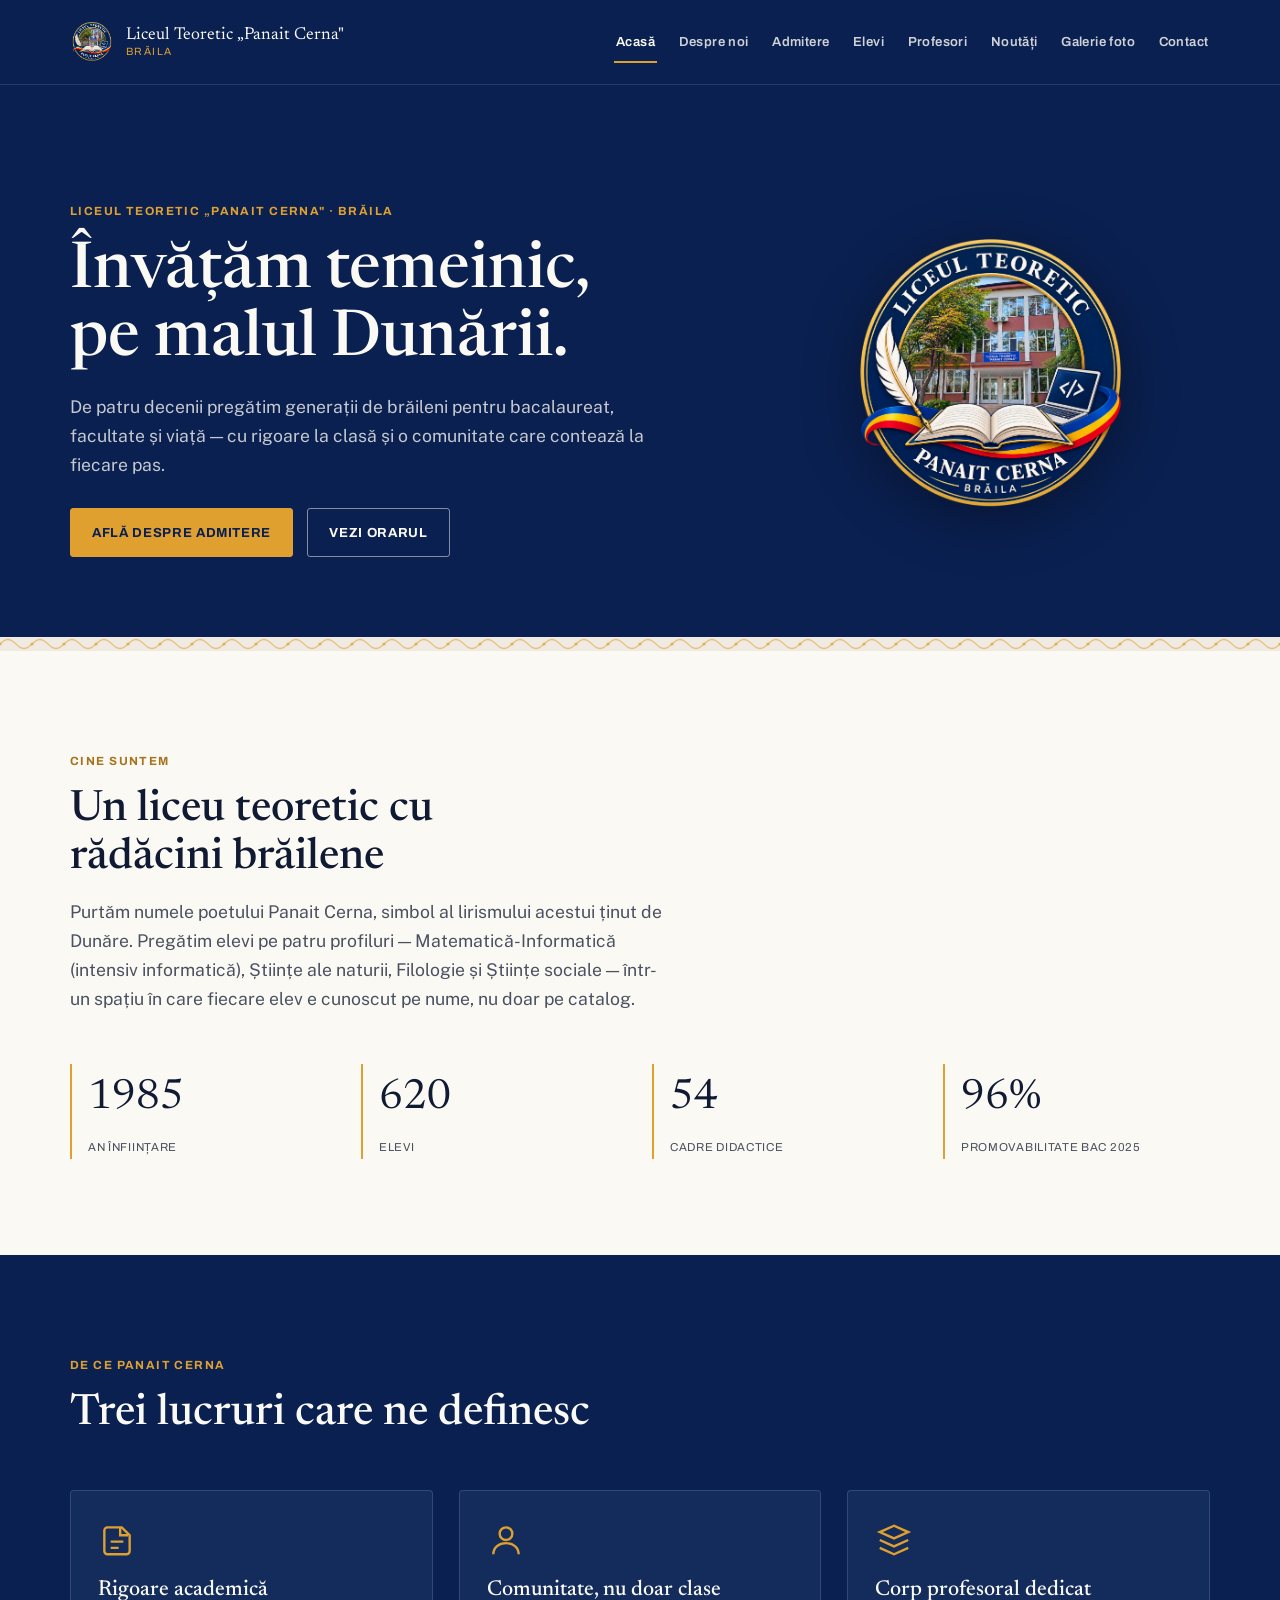
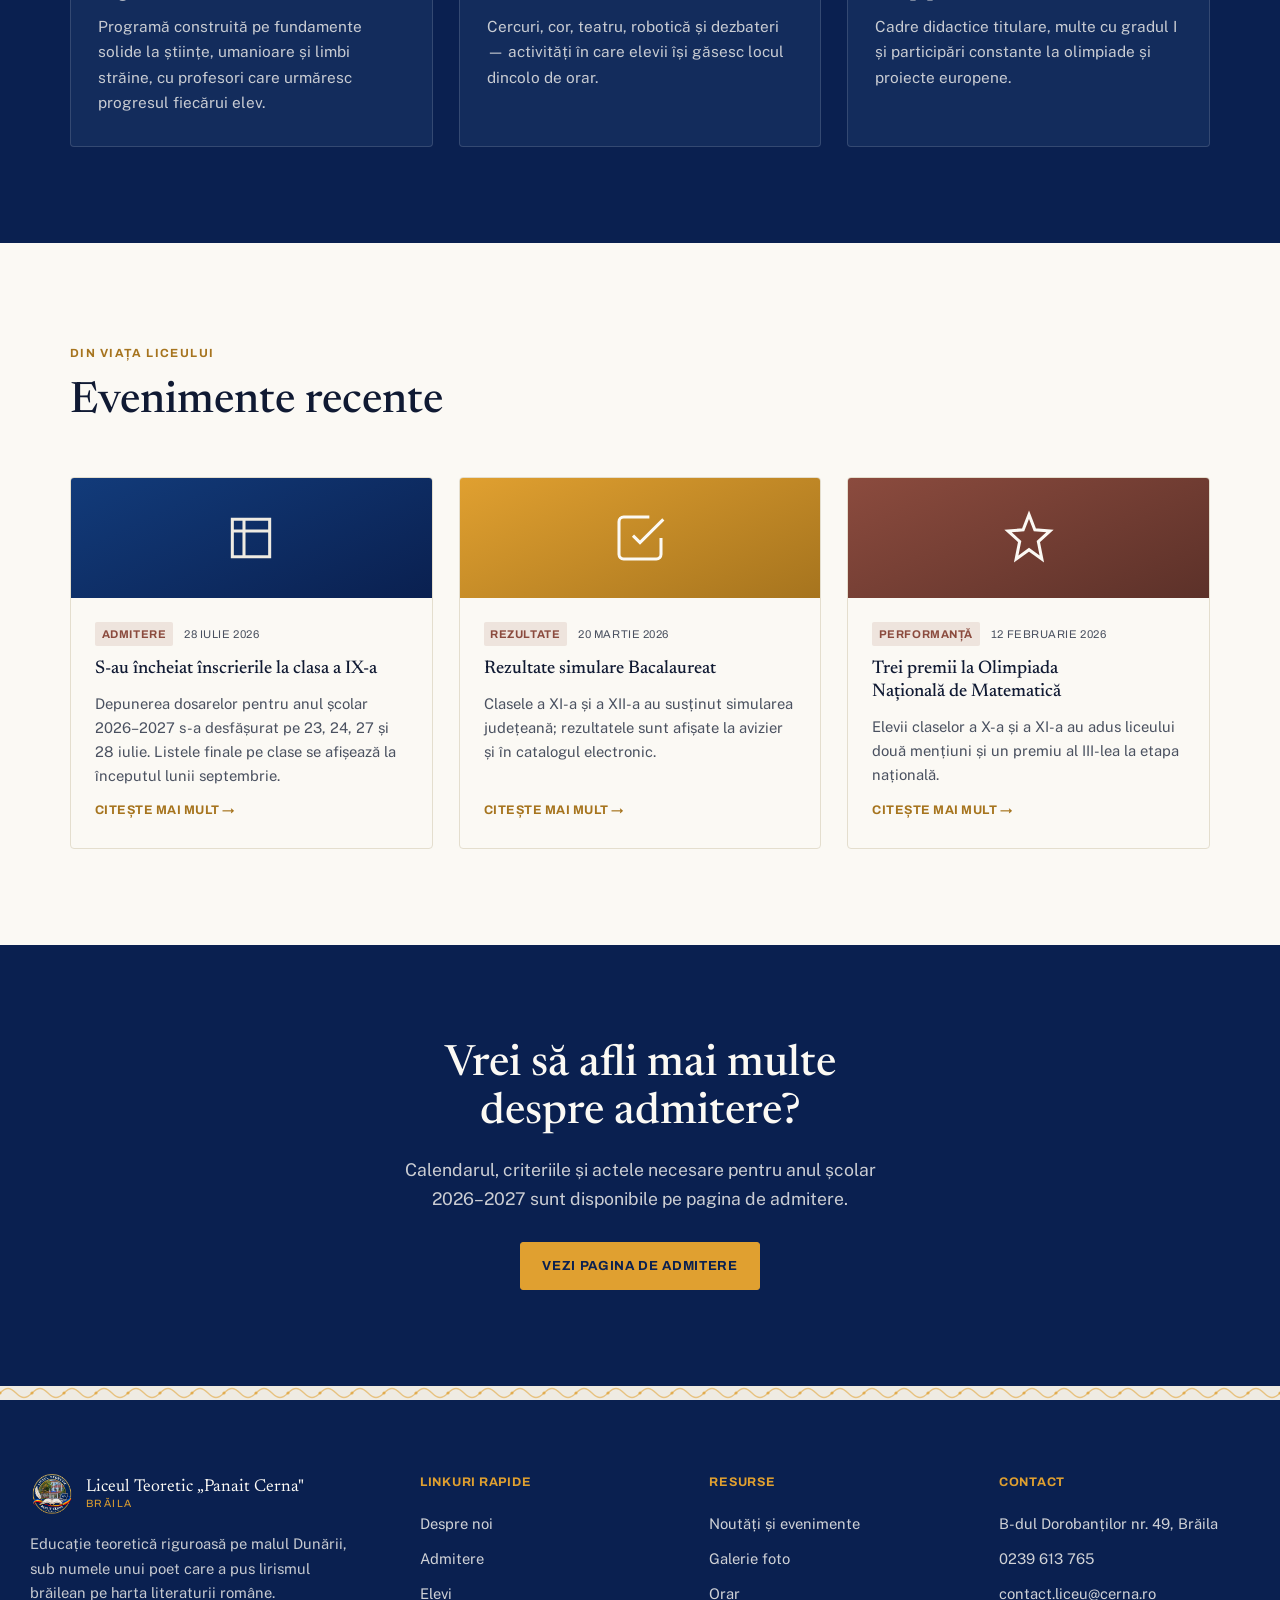
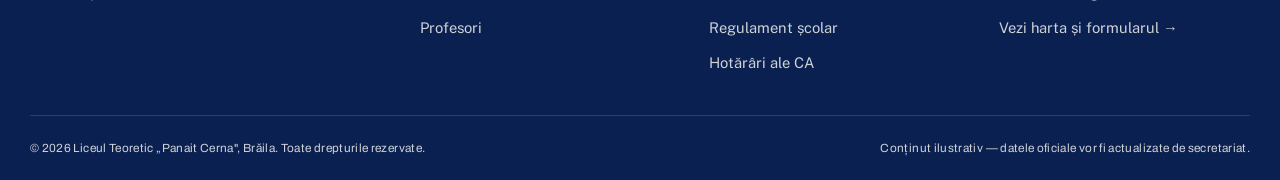
==== commit 588f1856: "Adaug sincronizare automata comunicate edu.ro (GitHub Actions) si pagina Hotarari CA" ====
--- a/index.html
+++ b/index.html
@@ -179,6 +179,7 @@
         <li><a href="galerie.html">Galerie foto</a></li>
         <li><a href="elevi.html#orar">Orar</a></li>
         <li><a href="elevi.html#regulament">Regulament școlar</a></li>
+        <li><a href="hotarari-ca.html">Hotărâri ale CA</a></li>
       </ul>
     </div>
     <div>
--- a/assets/style.css
+++ b/assets/style.css
@@ -317,6 +317,14 @@
 .footer-about .brand{ margin-bottom:1rem; }
 .footer-bottom{ border-top:1px solid color-mix(in srgb, var(--paper) 14%, transparent); padding:1.4rem 0; display:flex; justify-content:space-between; flex-wrap:wrap; gap:.8rem; font-family:var(--font-label); font-size:.74rem; letter-spacing:.03em; }
 
+/* ---------- edu.ro feed ---------- */
+.edu-feed{ list-style:none; margin:0; padding:0; display:flex; flex-direction:column; gap:1rem; }
+.edu-feed li{ padding:1.1rem 1.3rem; border:1px solid var(--stone-dim); border-radius:3px; background:var(--paper); display:flex; justify-content:space-between; gap:1rem; align-items:baseline; flex-wrap:wrap; }
+.edu-feed a{ font-weight:600; color:var(--ink); }
+.edu-feed a:hover{ color:var(--brass-deep); }
+.edu-feed .date{ font-family:var(--font-label); font-size:.72rem; letter-spacing:.03em; color:var(--ink-soft); white-space:nowrap; }
+.edu-feed-note{ font-size:.82rem; color:var(--ink-soft); margin-top:1rem; }
+
 /* ---------- reveal on scroll ---------- */
 .reveal{ opacity:0; transform:translateY(16px); transition:opacity .6s ease, transform .6s ease; }
 .reveal.is-visible{ opacity:1; transform:none; }
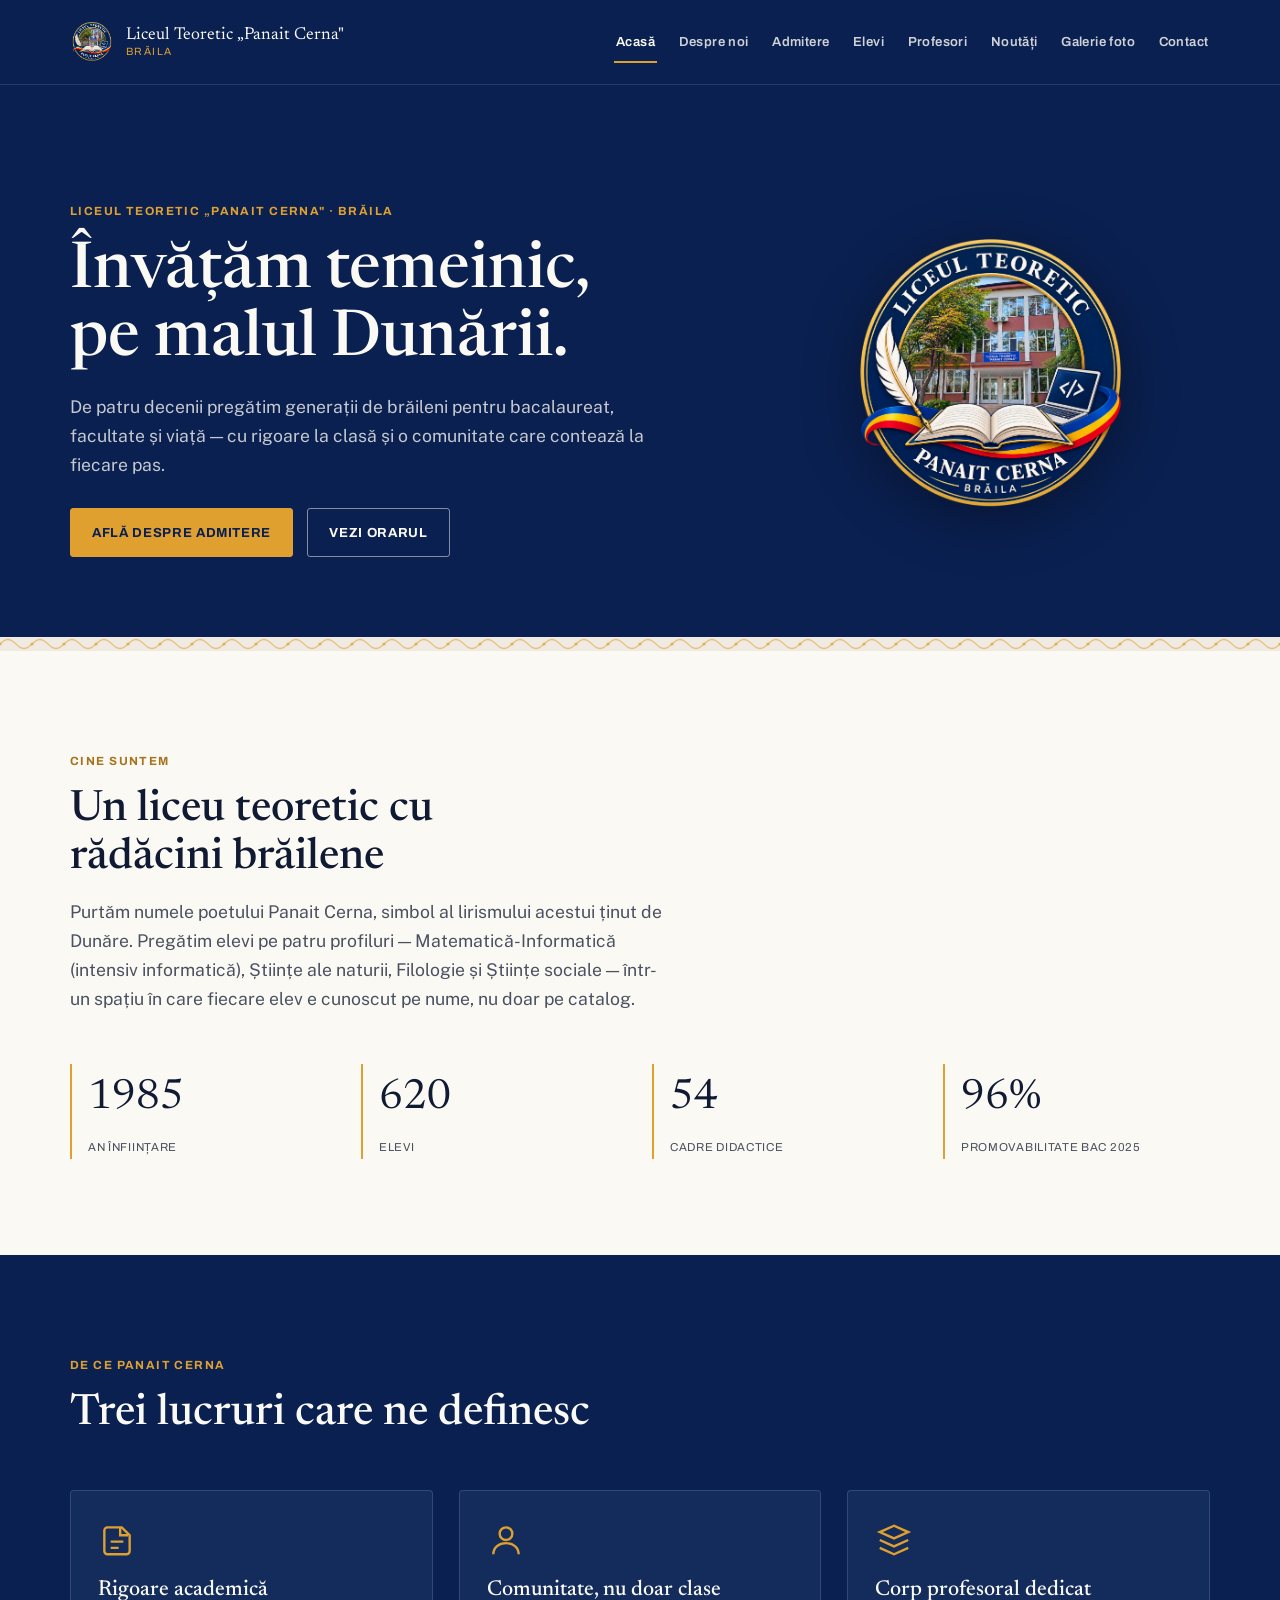
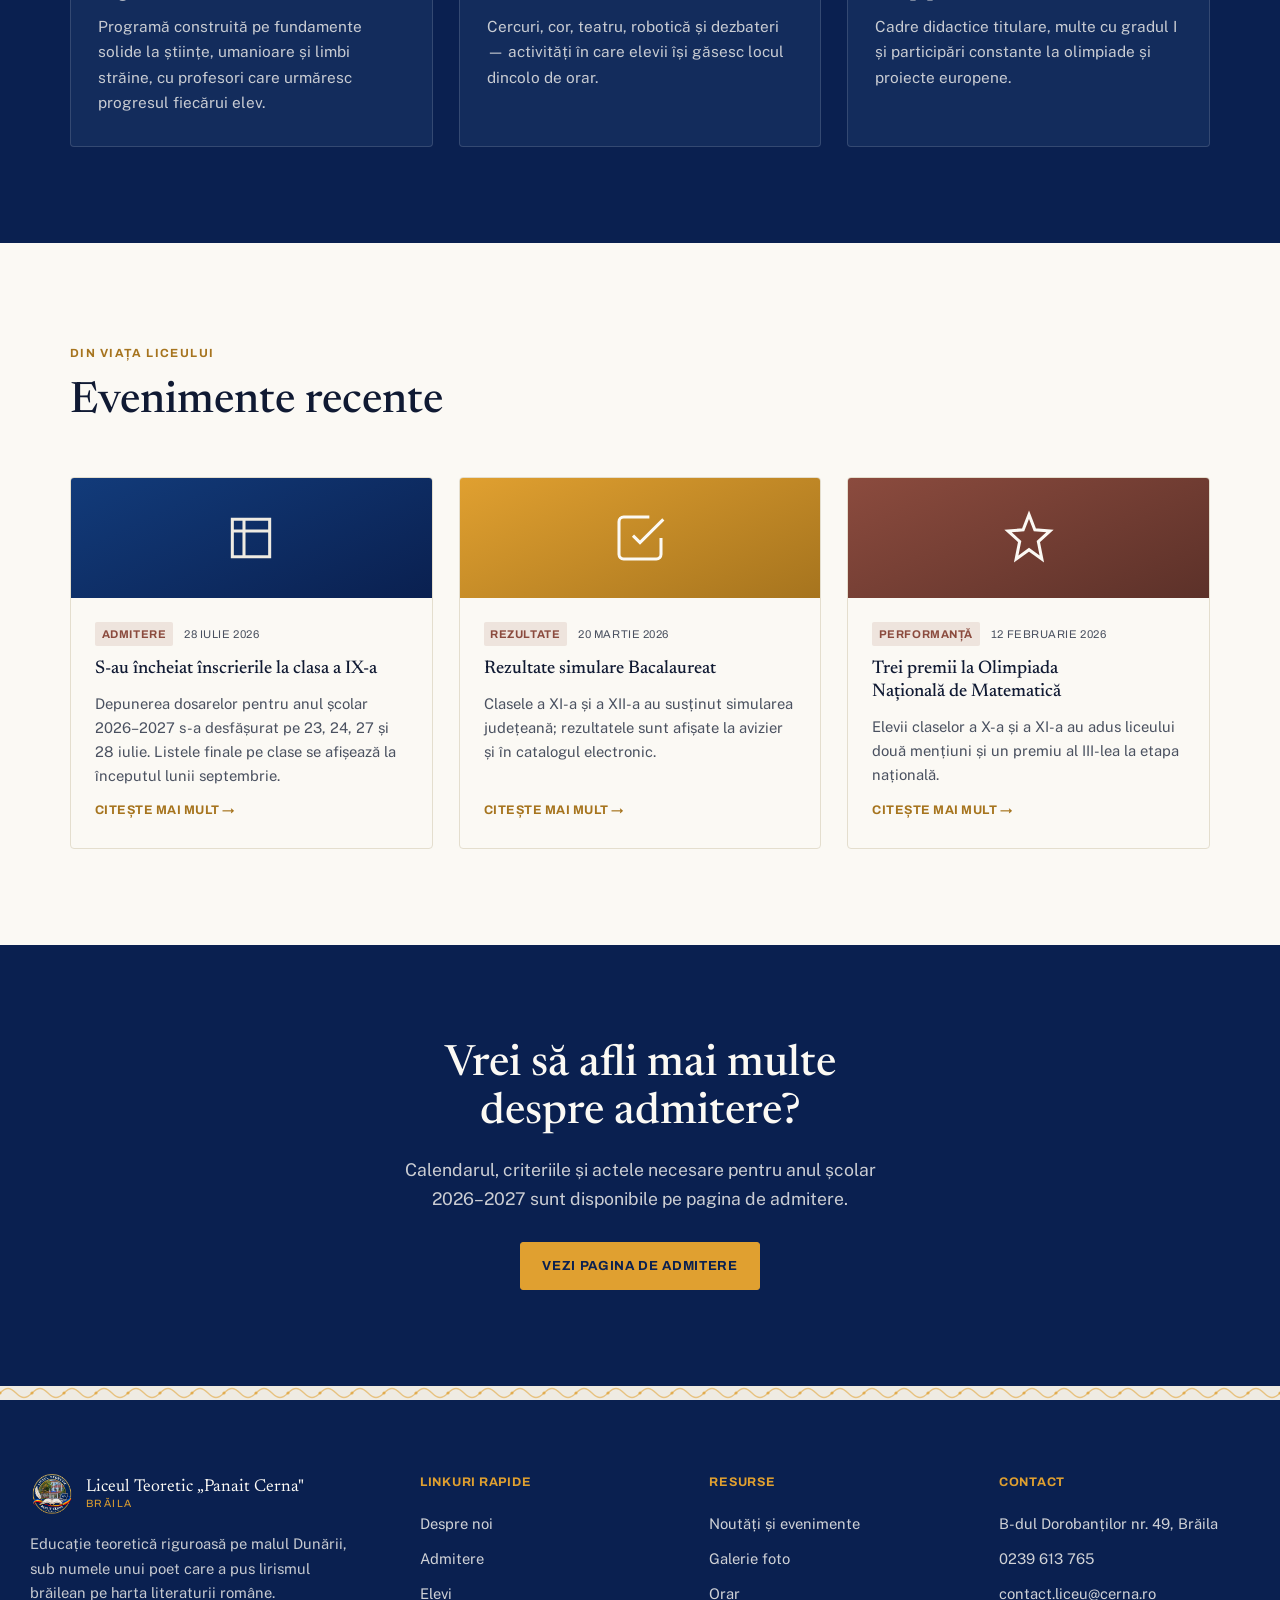
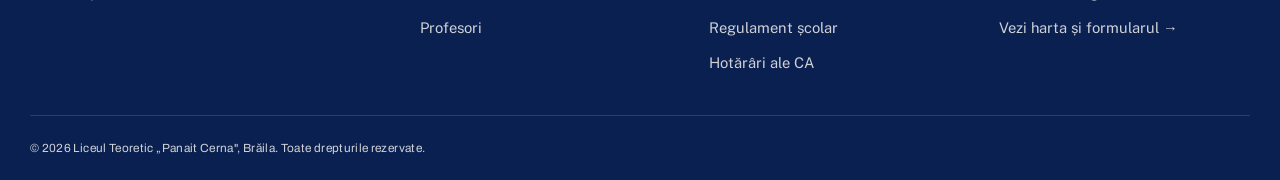
==== commit a1296dc4: "Elimin mentiunile despre lipsa RSS-ului si nota de continut ilustrativ din footer" ====
--- a/index.html
+++ b/index.html
@@ -194,7 +194,6 @@
   </div>
   <div class="container footer-bottom">
     <span>© 2026 Liceul Teoretic „Panait Cerna", Brăila. Toate drepturile rezervate.</span>
-    <span>Conținut ilustrativ — datele oficiale vor fi actualizate de secretariat.</span>
   </div>
 </footer>
 <script src="assets/main.js"></script>
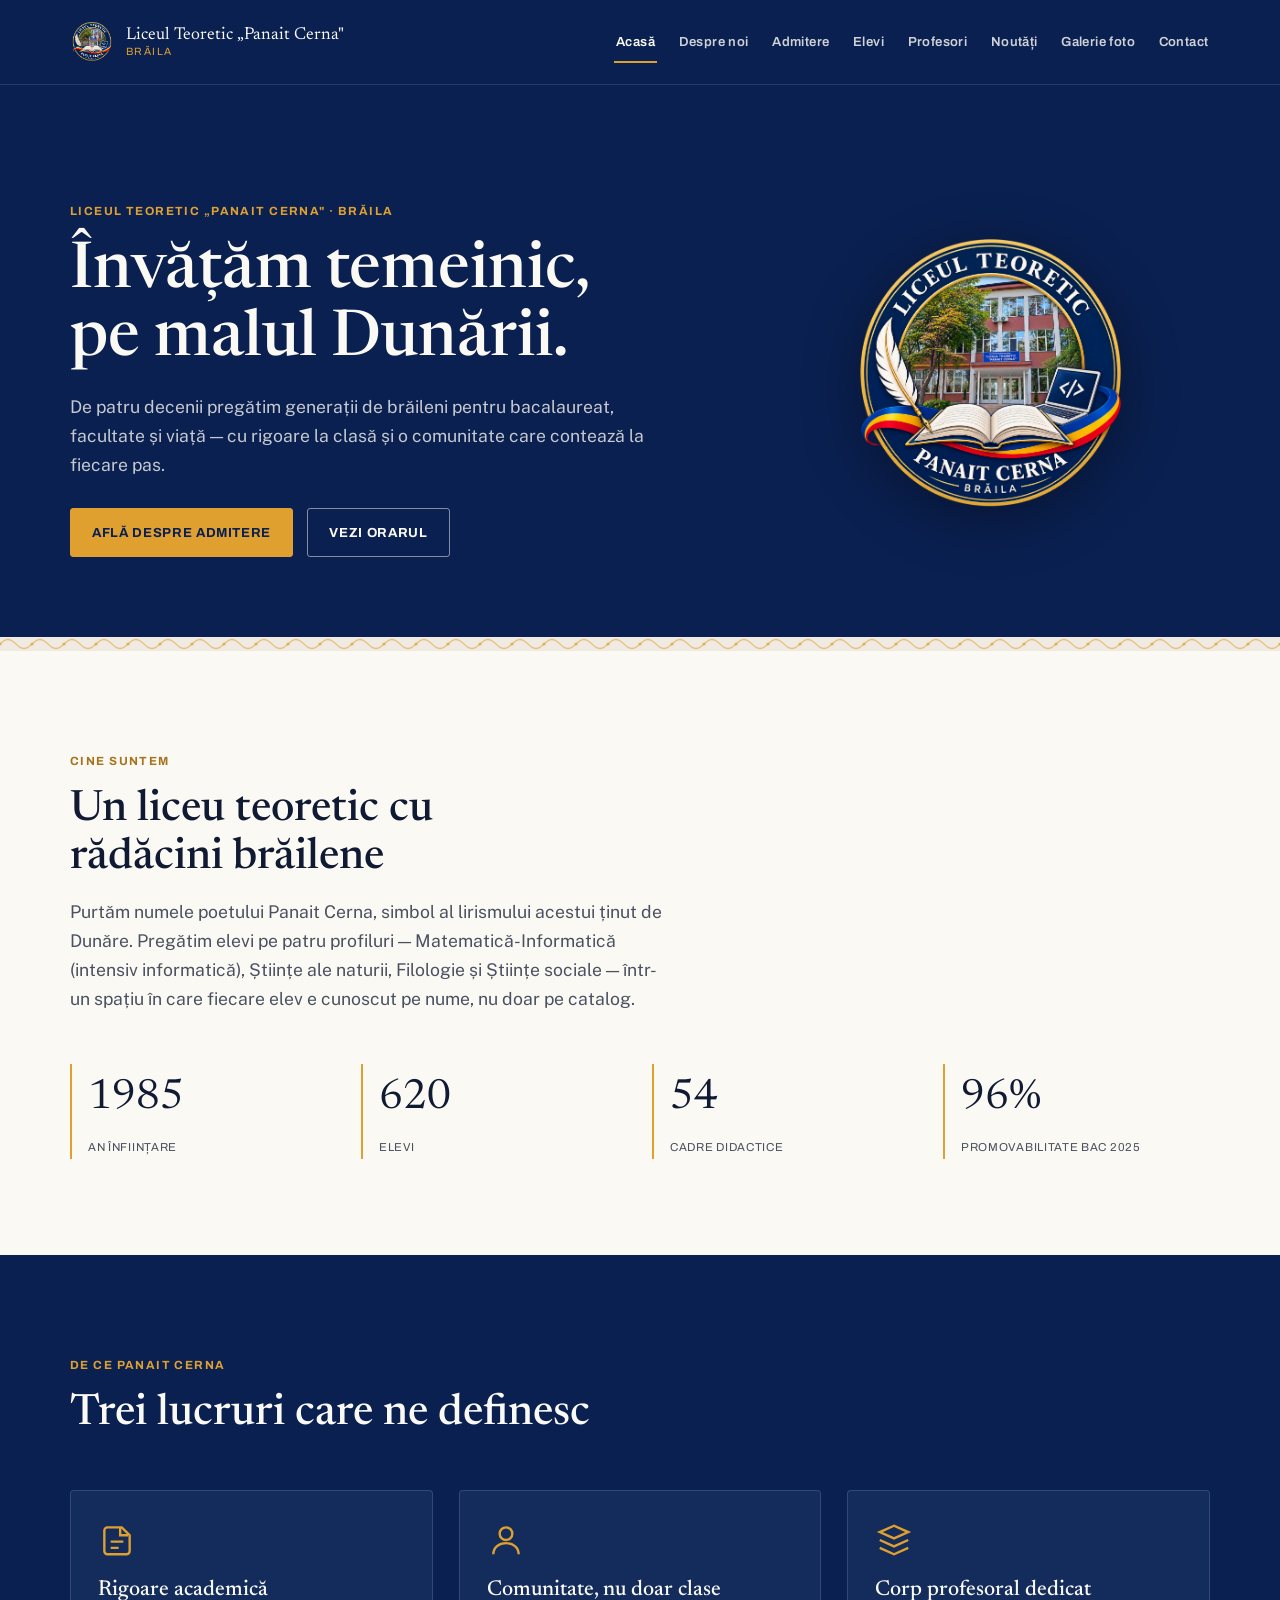
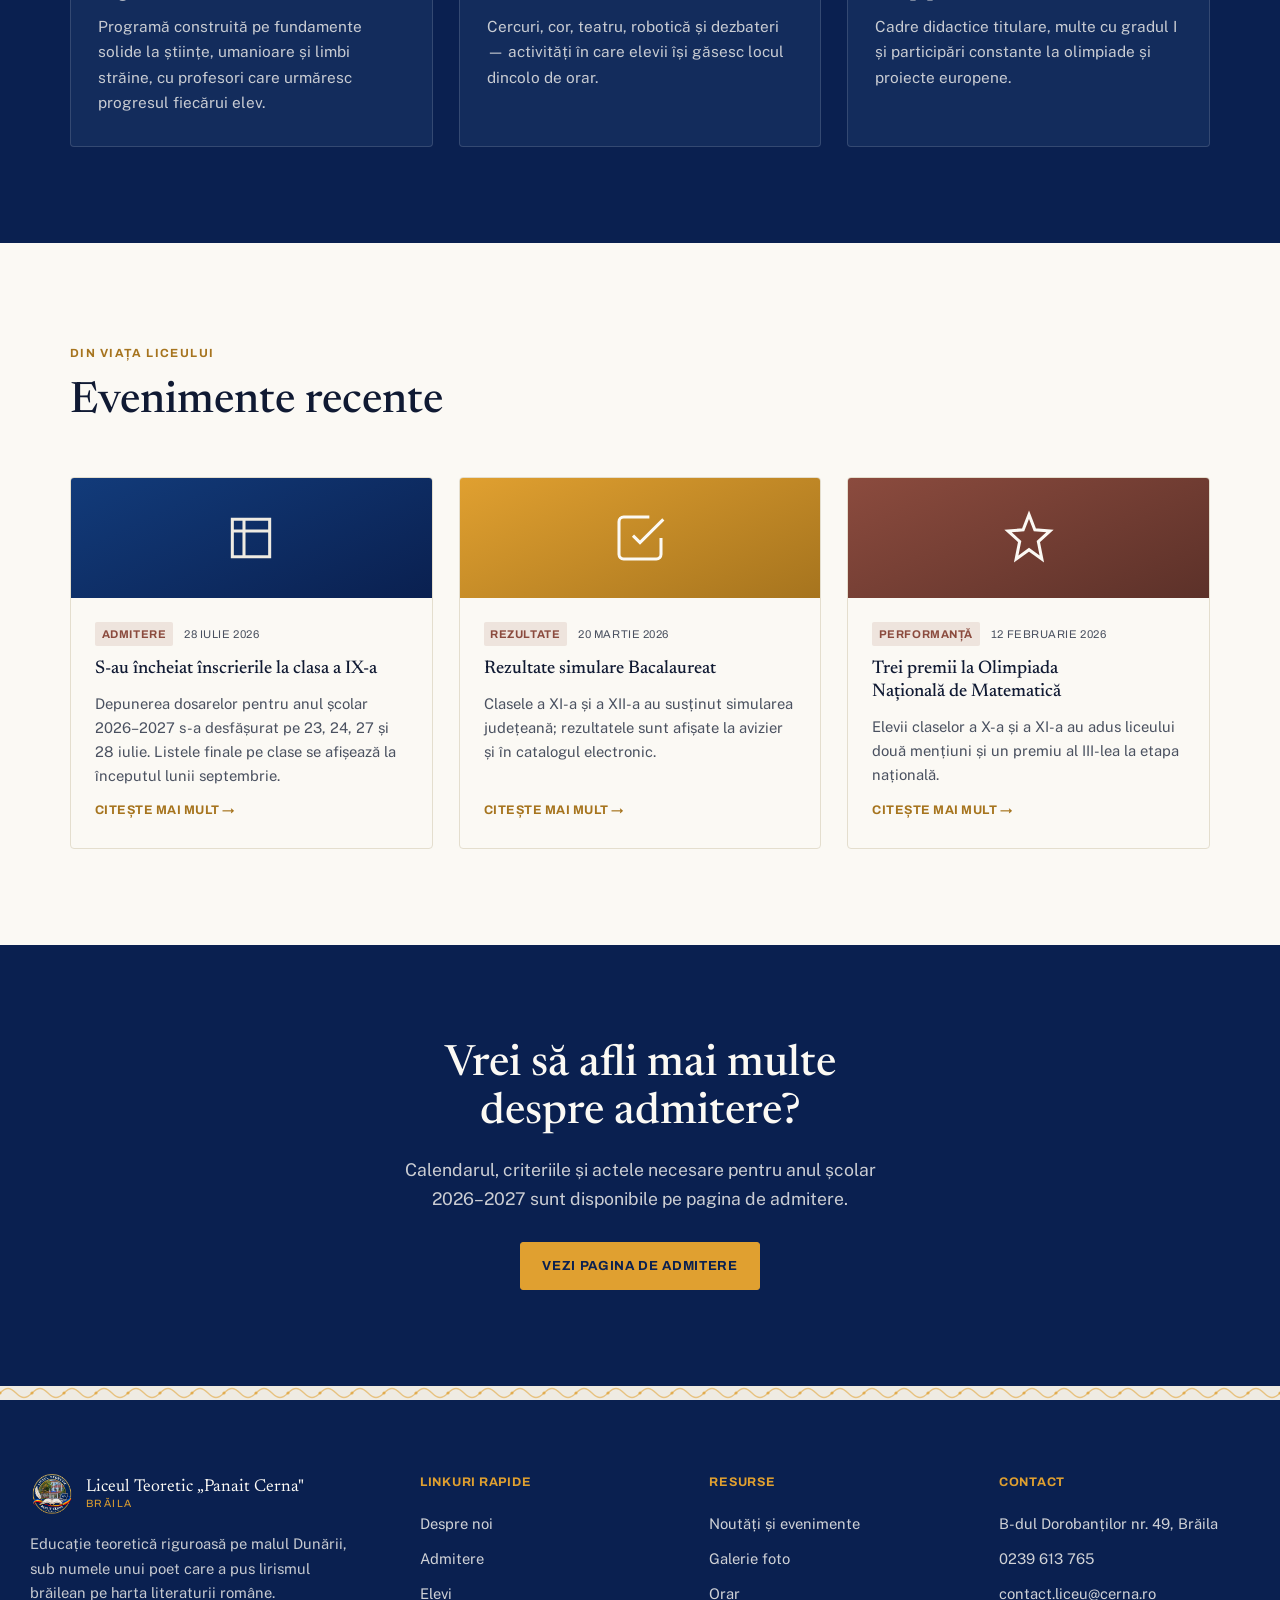
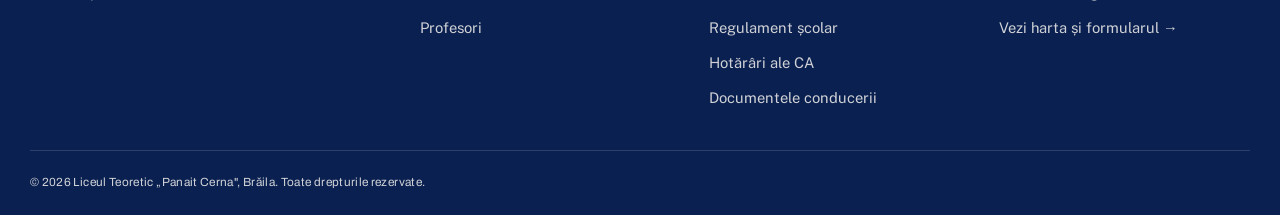
==== commit 67dd3678: "Adaug pagina Documentele conducerii (PDI, plan managerial, regulamente, rapoarte)" ====
--- a/index.html
+++ b/index.html
@@ -180,6 +180,7 @@
         <li><a href="elevi.html#orar">Orar</a></li>
         <li><a href="elevi.html#regulament">Regulament școlar</a></li>
         <li><a href="hotarari-ca.html">Hotărâri ale CA</a></li>
+        <li><a href="documente.html">Documentele conducerii</a></li>
       </ul>
     </div>
     <div>
--- a/assets/style.css
+++ b/assets/style.css
@@ -261,7 +261,9 @@
 .dept h3{ margin-bottom:1rem; padding-bottom:1rem; border-bottom:1px dashed var(--stone-dim); }
 .dept ul{ list-style:none; margin:0; padding:0; display:flex; flex-direction:column; gap:.7rem; }
 .dept li{ display:flex; justify-content:space-between; gap:1rem; font-size:.92rem; }
-.dept li span:last-child{ color:var(--ink-soft); font-size:.85rem; text-align:right; }
+.dept li span:last-child{ color:var(--ink-soft); font-size:.85rem; text-align:right; white-space:nowrap; }
+.dept a{ font-weight:600; color:var(--ink); }
+.dept a:hover{ color:var(--brass-deep); }
 
 /* ---------- gallery ---------- */
 .gallery-grid{ display:grid; grid-template-columns:repeat(3,1fr); gap:1.2rem; }
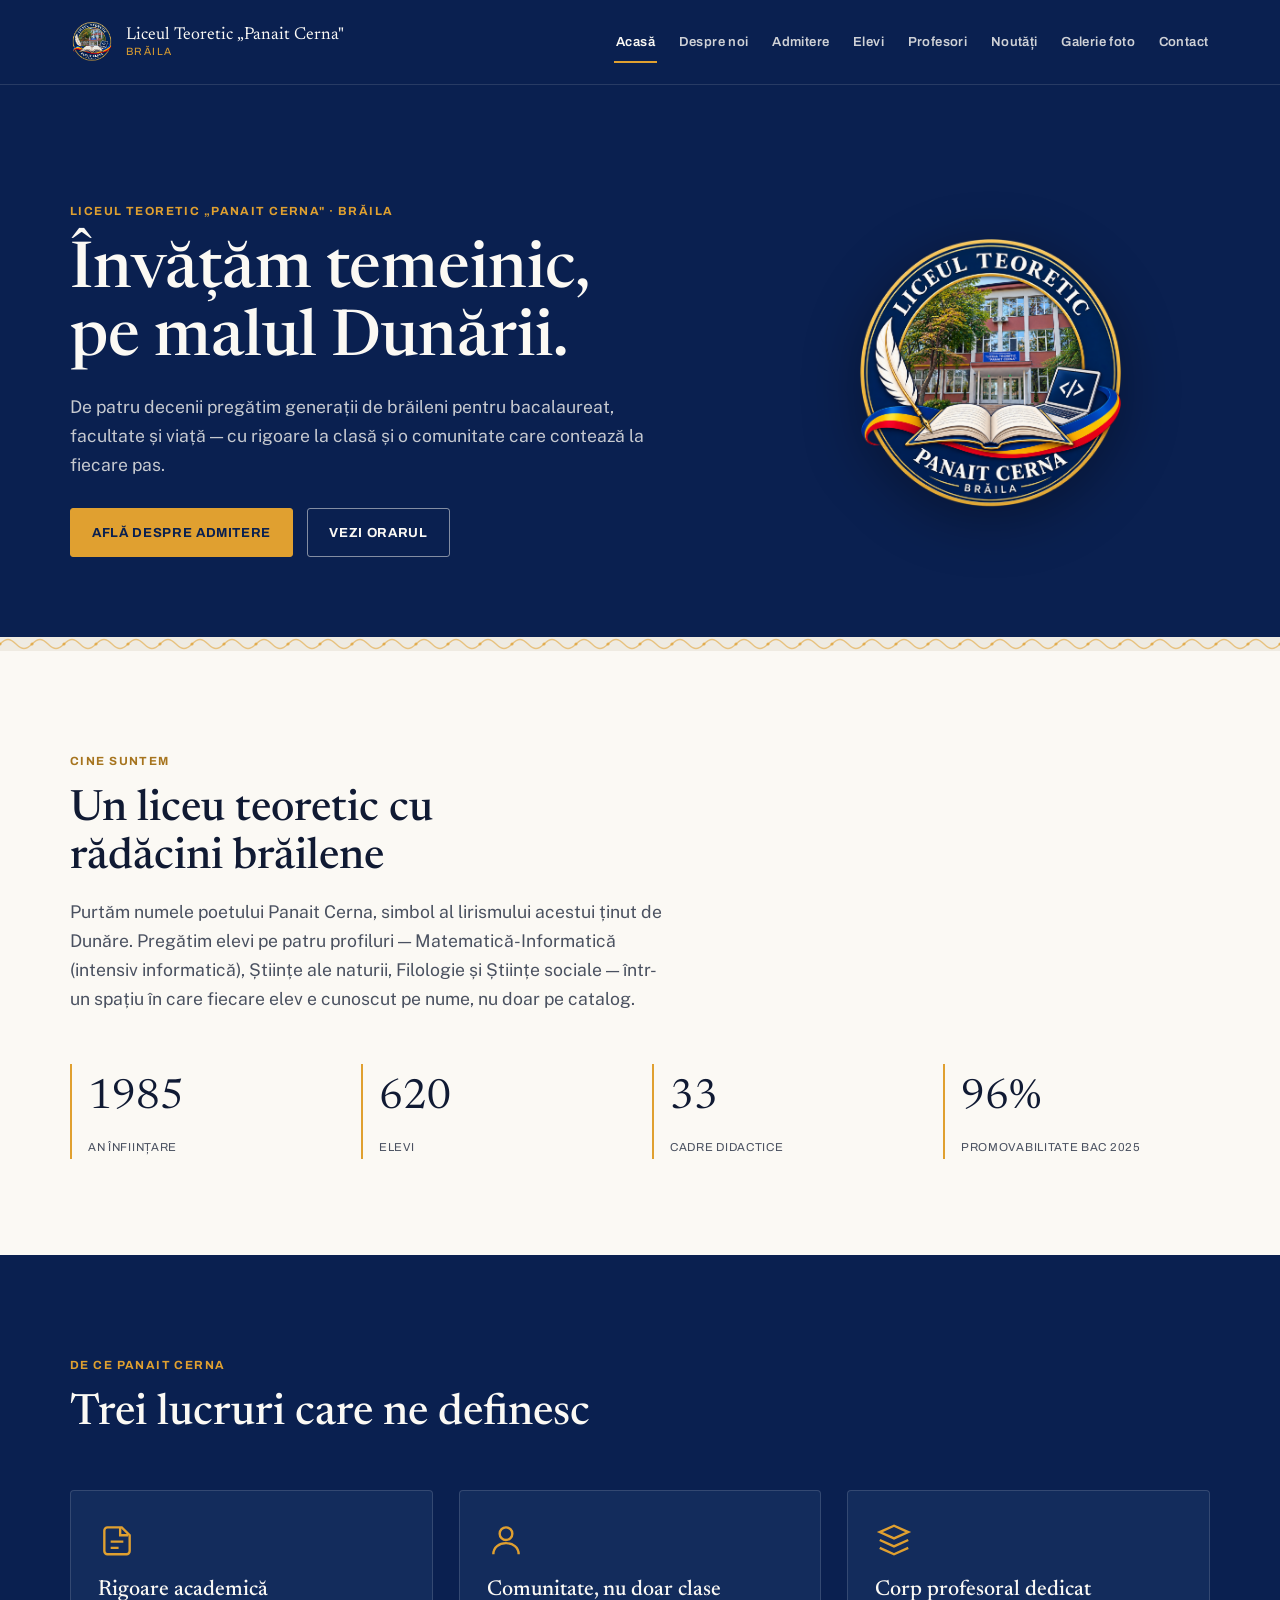
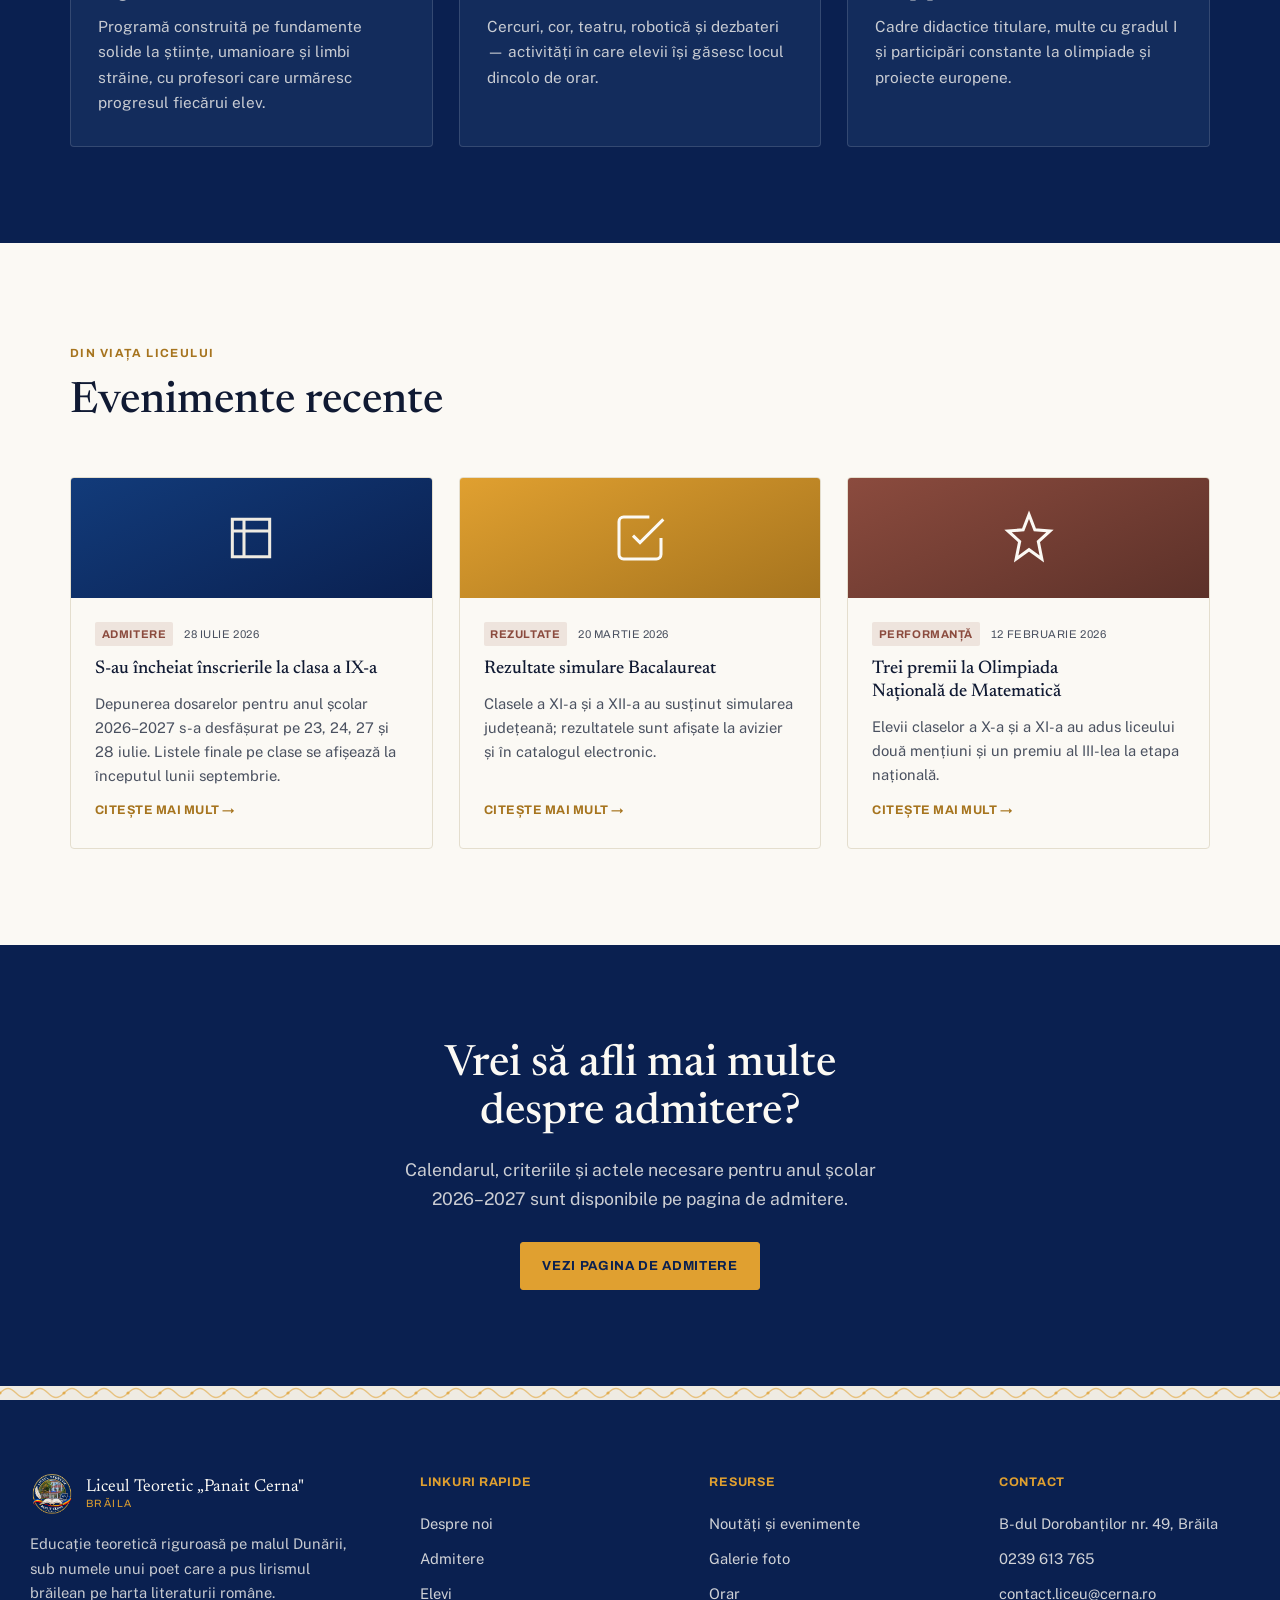
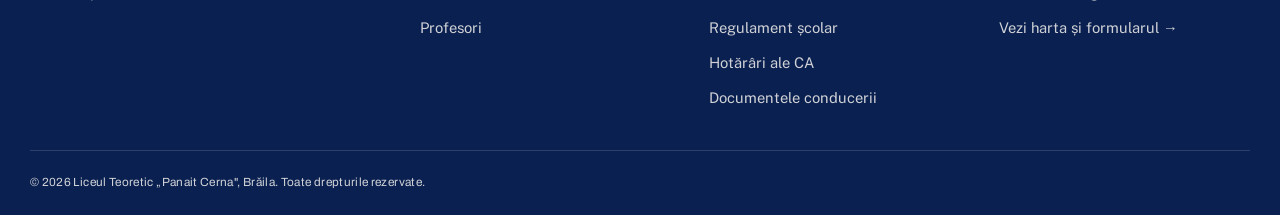
==== commit 666d367e: "Adaug numele reale ale directorului si corpului profesoral" ====
--- a/index.html
+++ b/index.html
@@ -64,7 +64,7 @@
       <div class="stat-row reveal">
         <div class="stat"><span class="num">1985</span><span class="label">An înființare</span></div>
         <div class="stat"><span class="num">620</span><span class="label">Elevi</span></div>
-        <div class="stat"><span class="num">54</span><span class="label">Cadre didactice</span></div>
+        <div class="stat"><span class="num">33</span><span class="label">Cadre didactice</span></div>
         <div class="stat"><span class="num">96%</span><span class="label">Promovabilitate BAC 2025</span></div>
       </div>
     </div>
--- a/assets/style.css
+++ b/assets/style.css
@@ -265,6 +265,10 @@
 .dept a{ font-weight:600; color:var(--ink); }
 .dept a:hover{ color:var(--brass-deep); }
 
+.staff-list{ columns:2; column-gap:2.5rem; list-style:none; margin:0; padding:0; }
+.staff-list li{ padding:.6rem 0; border-bottom:1px solid var(--stone-dim); break-inside:avoid; font-size:.96rem; }
+@media (max-width:640px){ .staff-list{ columns:1; } }
+
 /* ---------- gallery ---------- */
 .gallery-grid{ display:grid; grid-template-columns:repeat(3,1fr); gap:1.2rem; }
 @media (max-width:860px){ .gallery-grid{ grid-template-columns:repeat(2,1fr); } }
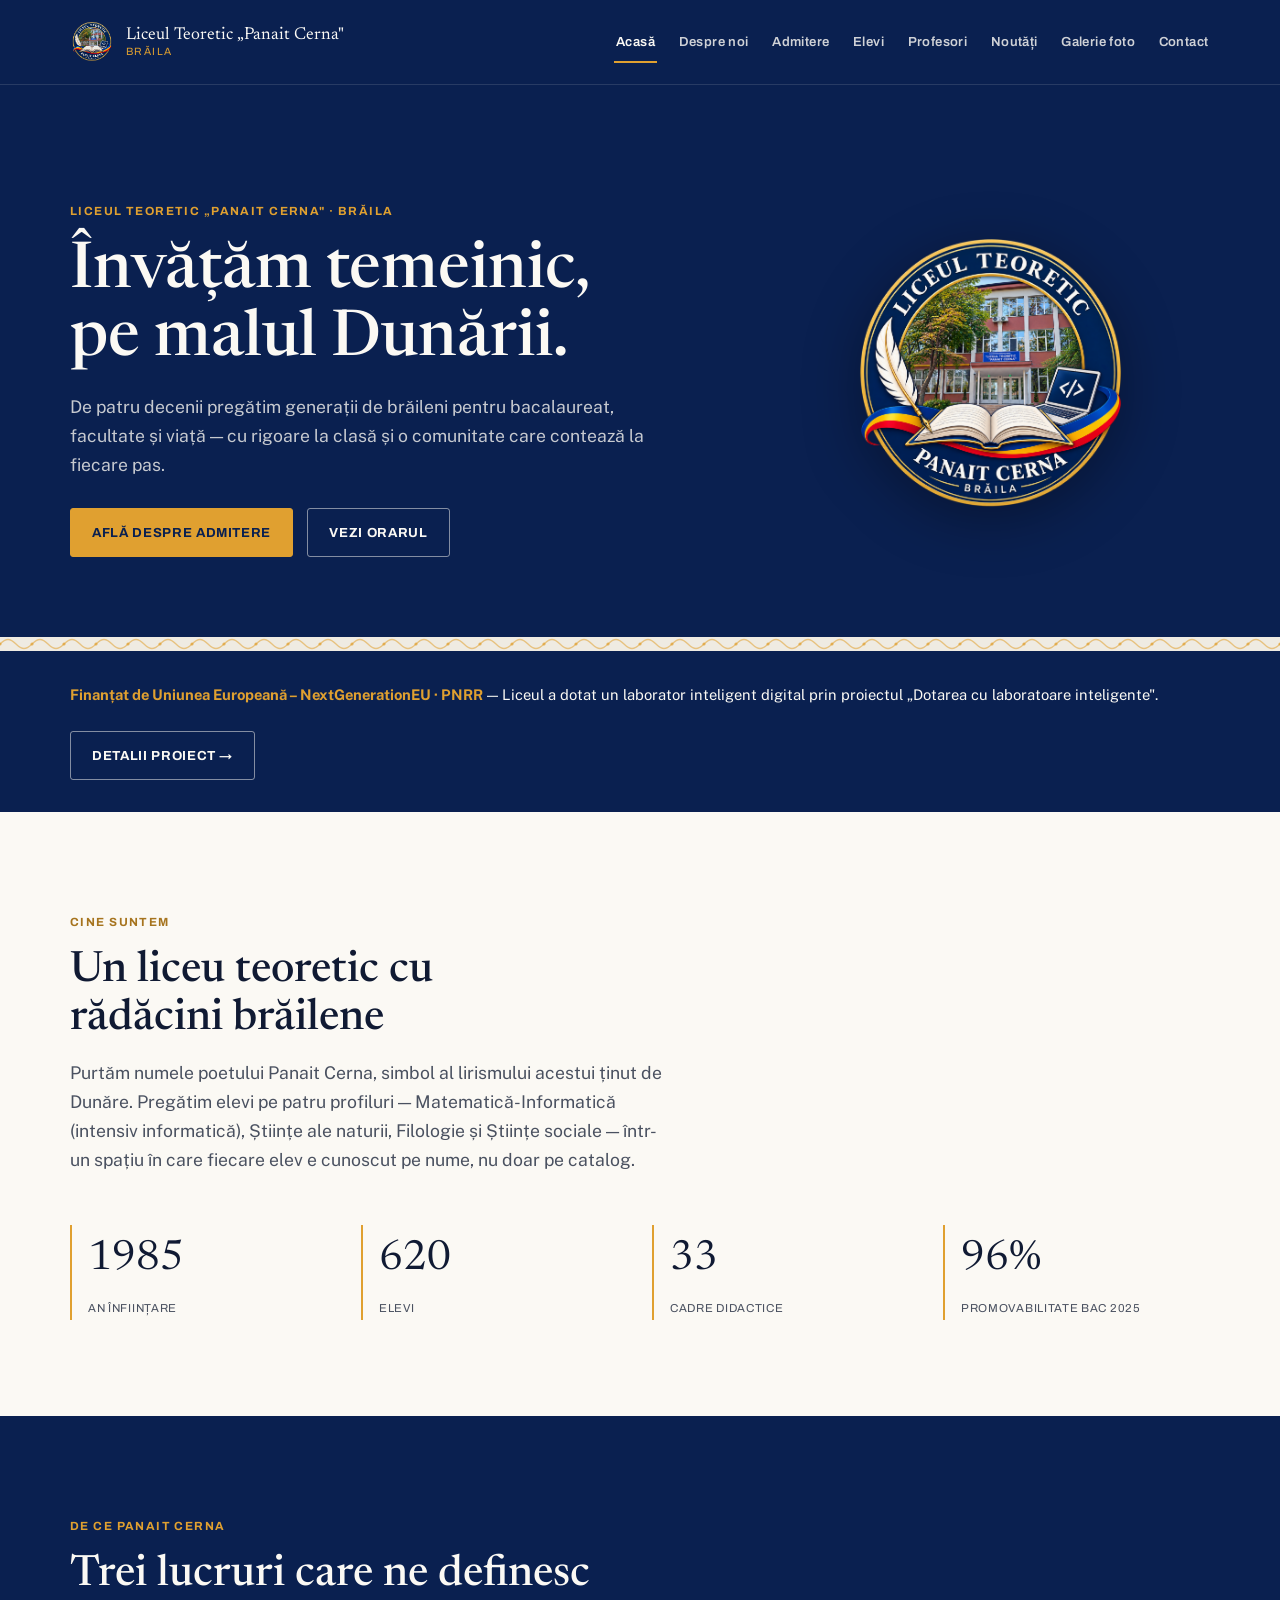
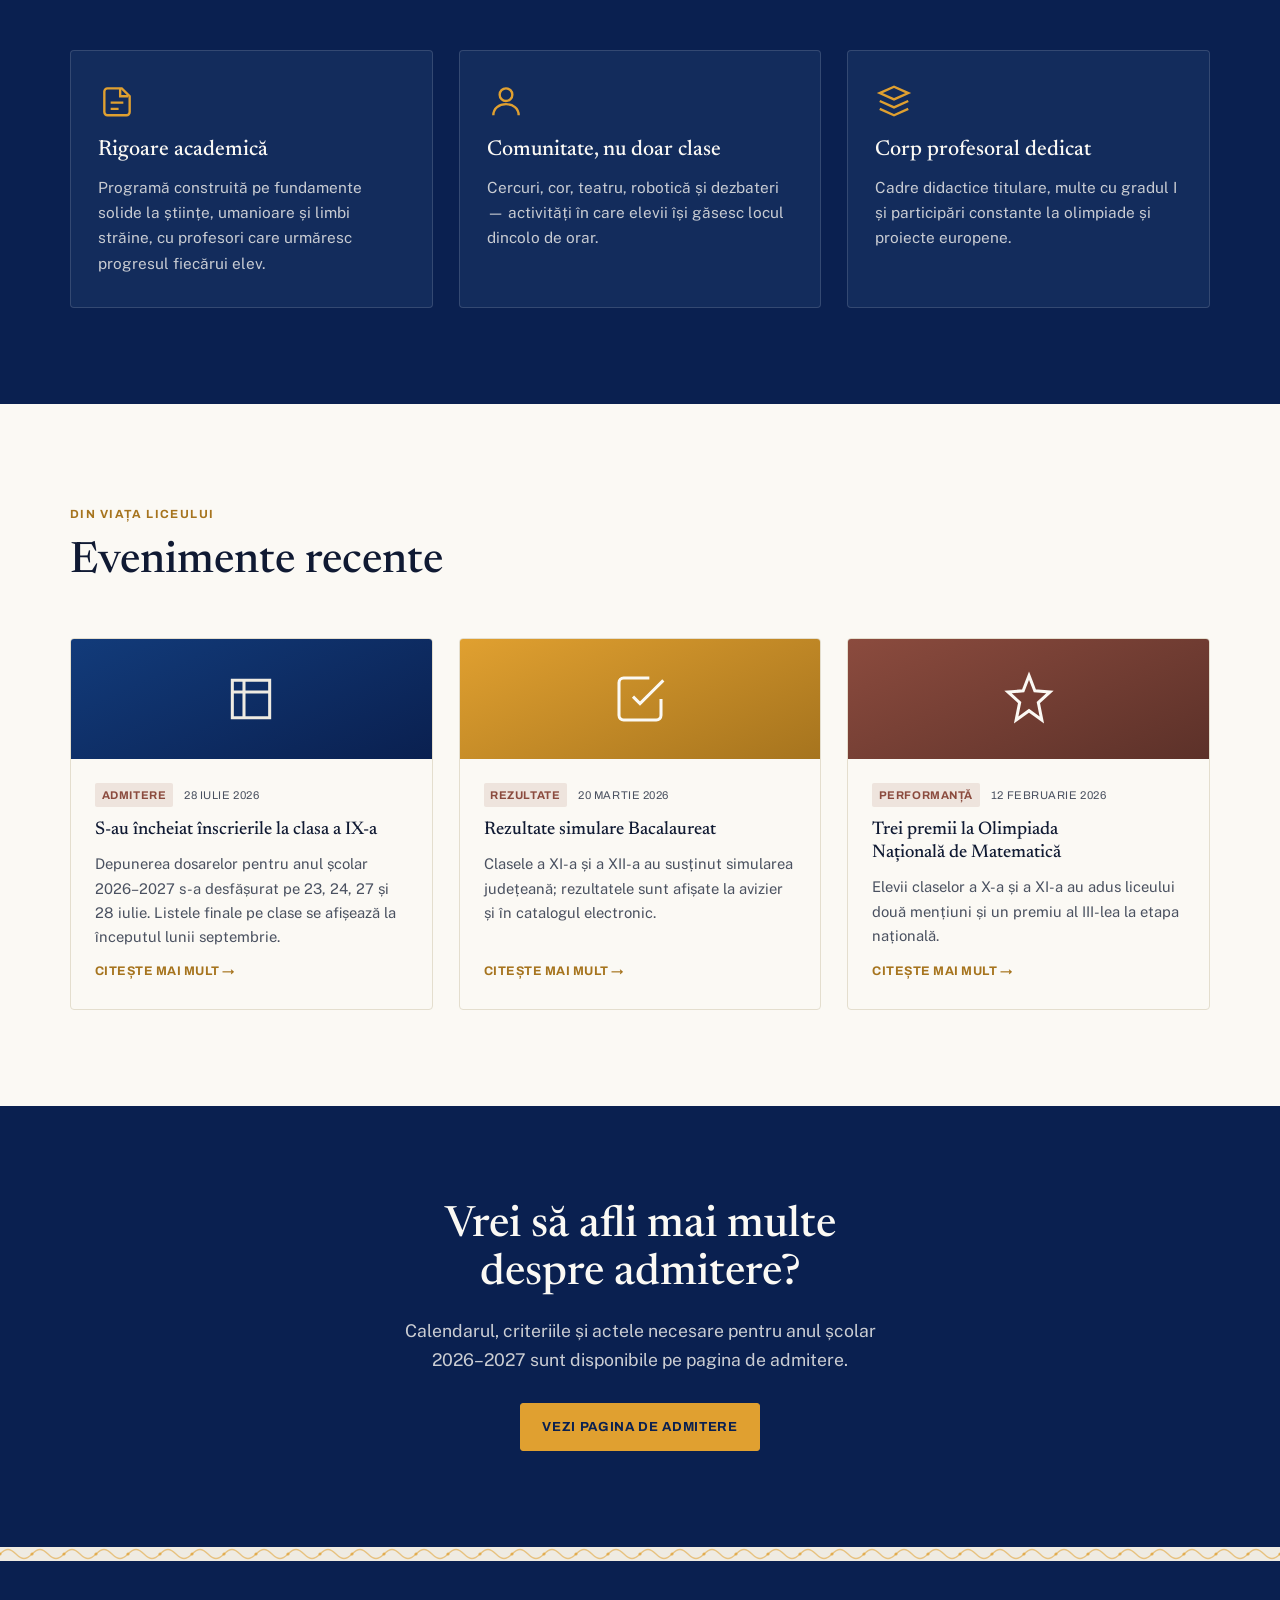
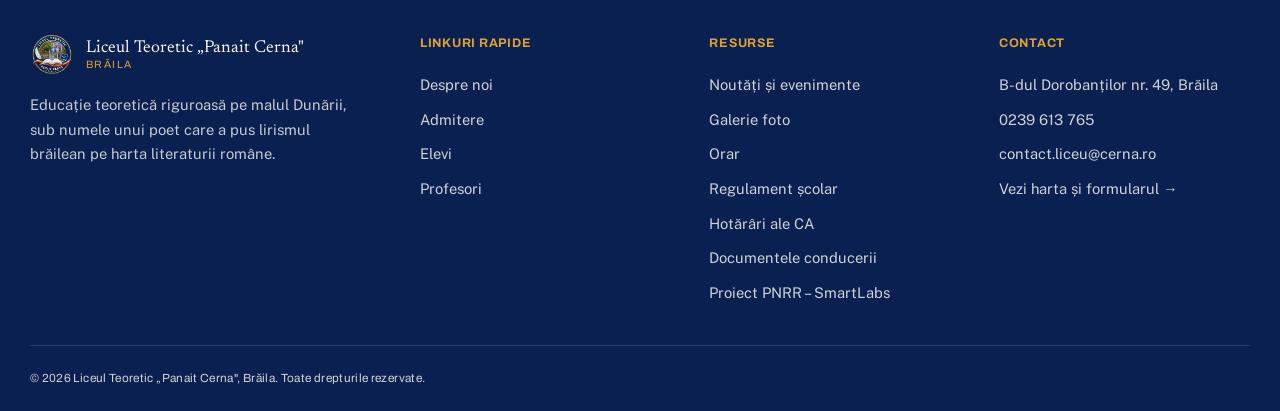
==== commit 7a627b56: "Adaug pagina proiectului PNRR SmartLabs (obligatoriu de vizibilitate) cu documente si poze reale" ====
--- a/index.html
+++ b/index.html
@@ -54,6 +54,13 @@
 
   <div class="ironwork"></div>
 
+  <section class="section-deep" style="padding-top:2rem; padding-bottom:2rem">
+    <div class="container" style="display:flex; align-items:center; justify-content:space-between; gap:1.5rem; flex-wrap:wrap">
+      <p class="reveal" style="margin:0; font-size:.92rem"><strong style="color:var(--brass)">Finanțat de Uniunea Europeană – NextGenerationEU · PNRR</strong> — Liceul a dotat un laborator inteligent digital prin proiectul „Dotarea cu laboratoare inteligente".</p>
+      <a href="pnrr-smartlabs.html" class="btn btn--outline reveal">Detalii proiect →</a>
+    </div>
+  </section>
+
   <section class="section-alt">
     <div class="container">
       <div class="section-head reveal">
@@ -181,6 +188,7 @@
         <li><a href="elevi.html#regulament">Regulament școlar</a></li>
         <li><a href="hotarari-ca.html">Hotărâri ale CA</a></li>
         <li><a href="documente.html">Documentele conducerii</a></li>
+        <li><a href="pnrr-smartlabs.html">Proiect PNRR – SmartLabs</a></li>
       </ul>
     </div>
     <div>
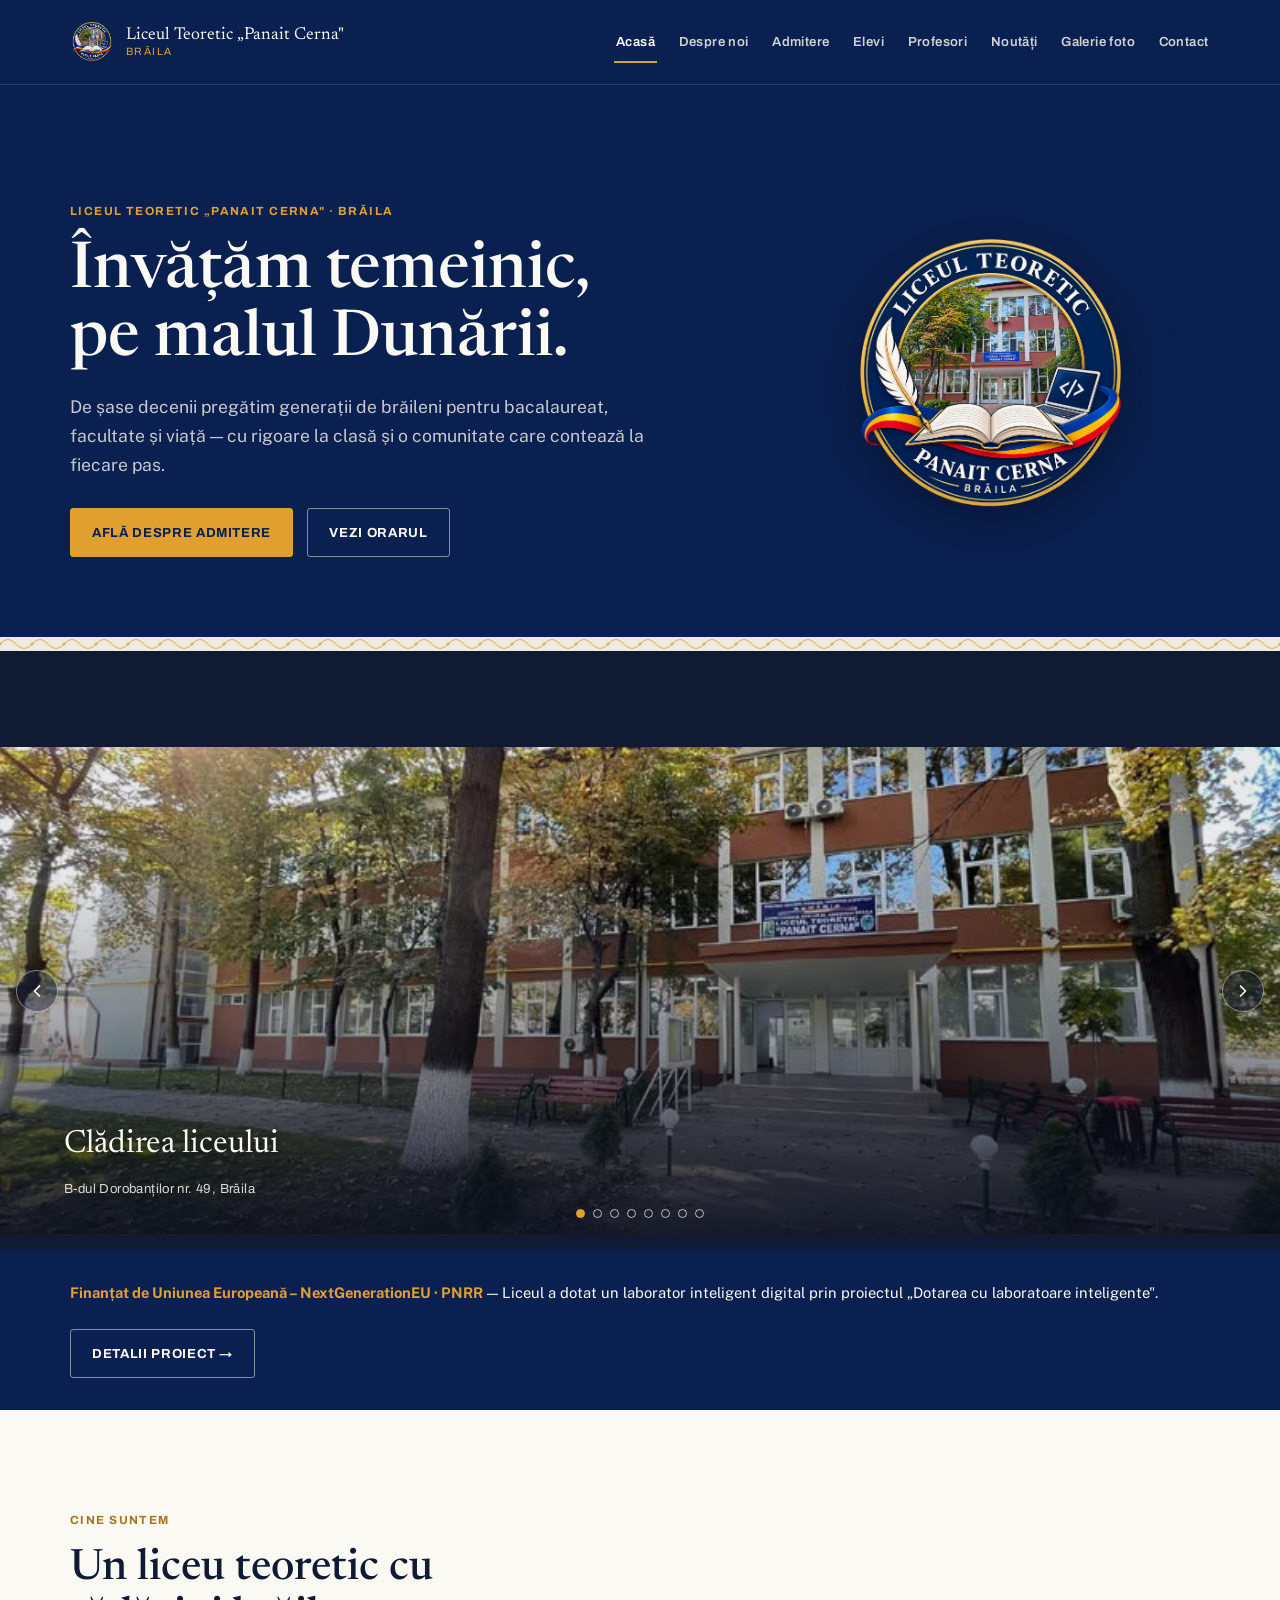
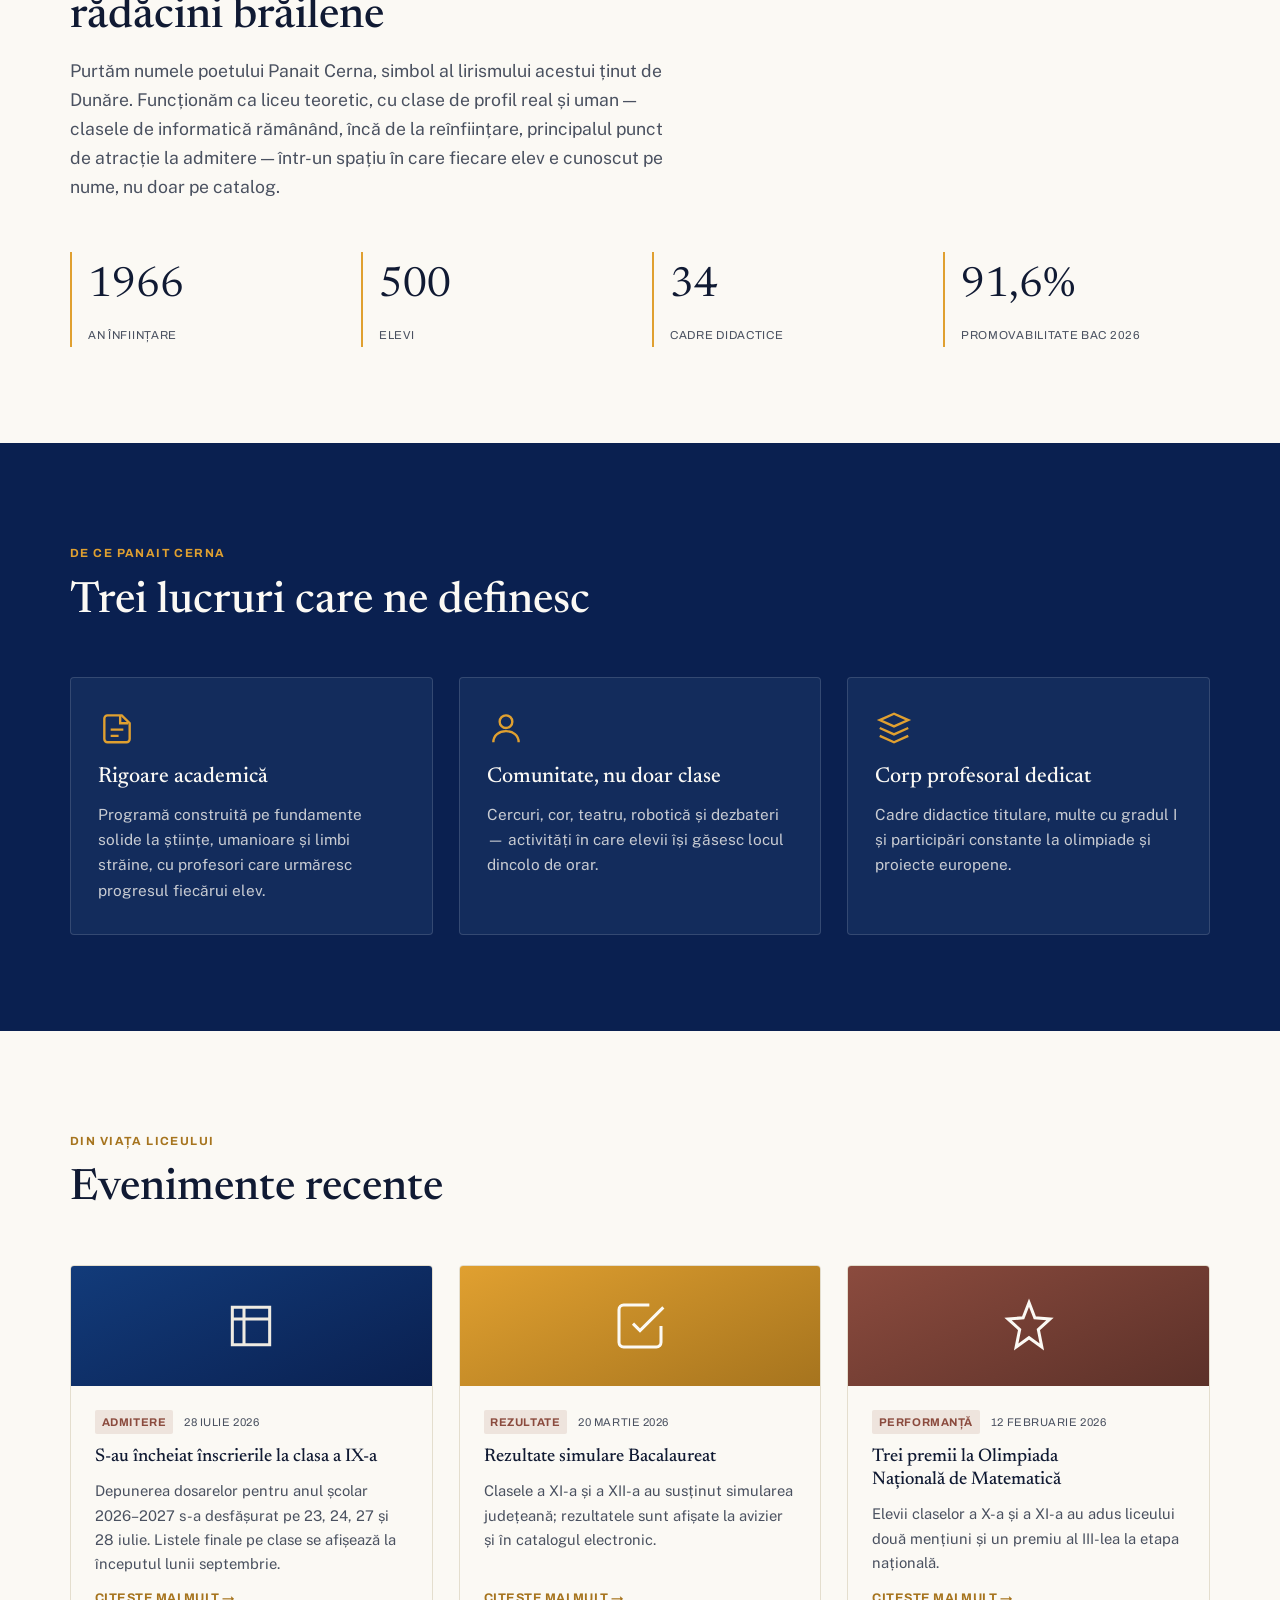
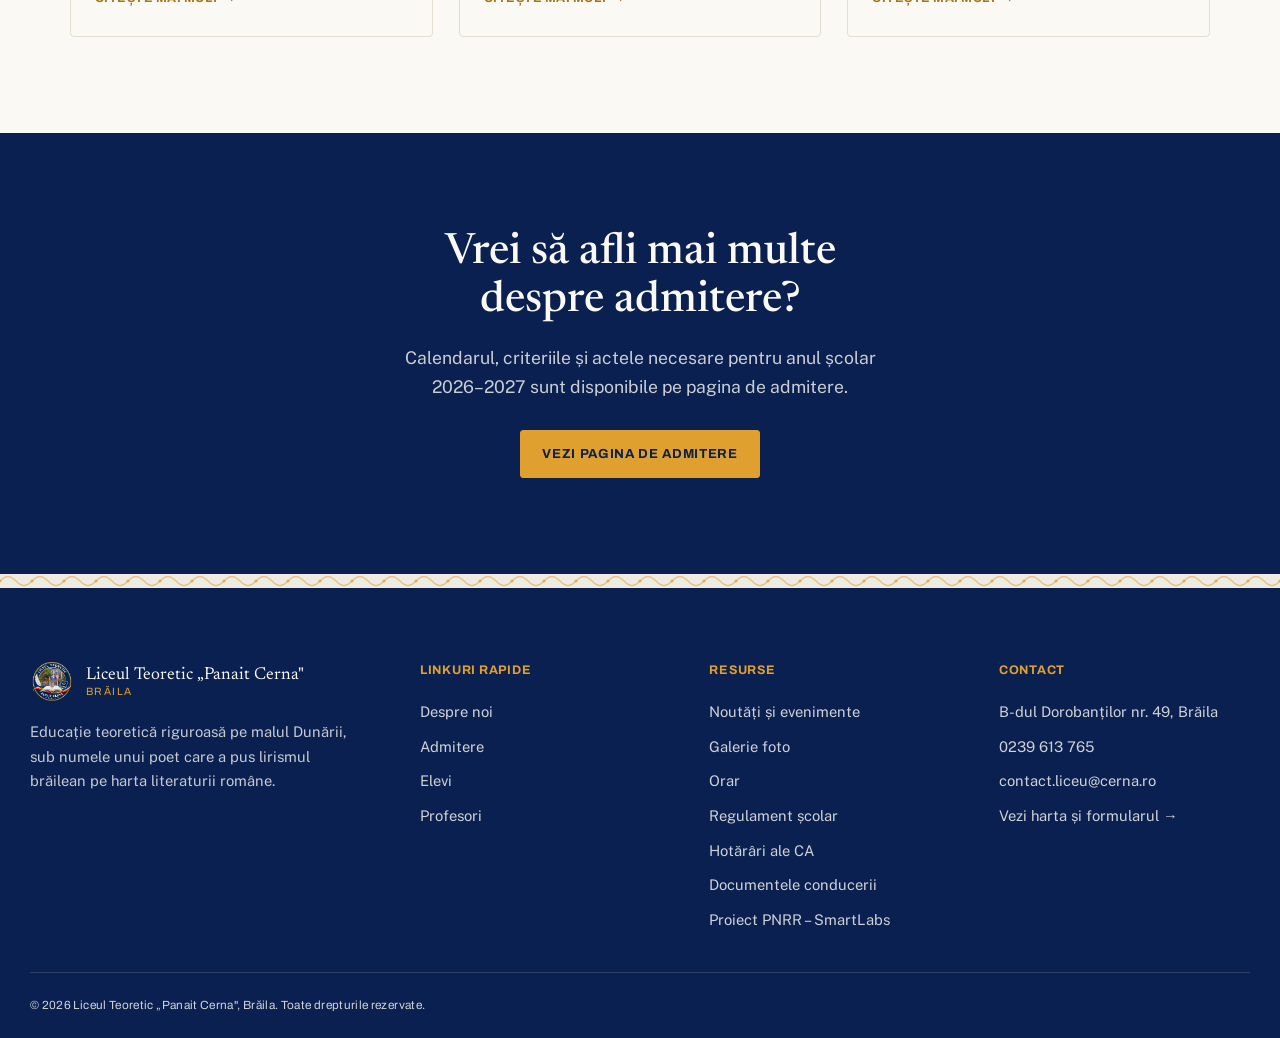
==== commit 6f4719d9: "Adaug carusel foto pe prima pagina cu poze reale ale liceului Actualizez si istoricul si datele stat" ====
--- a/index.html
+++ b/index.html
@@ -40,7 +40,7 @@
       <div>
         <span class="eyebrow">Liceul Teoretic „Panait Cerna" · Brăila</span>
         <h1>Învățăm temeinic,<br>pe malul Dunării.</h1>
-        <p class="lede">De patru decenii pregătim generații de brăileni pentru bacalaureat, facultate și viață — cu rigoare la clasă și o comunitate care contează la fiecare pas.</p>
+        <p class="lede">De șase decenii pregătim generații de brăileni pentru bacalaureat, facultate și viață — cu rigoare la clasă și o comunitate care contează la fiecare pas.</p>
         <div class="hero-actions">
           <a href="admitere.html" class="btn btn--brass">Află despre admitere</a>
           <a href="elevi.html#orar" class="btn btn--outline">Vezi orarul</a>
@@ -53,6 +53,78 @@
   </section>
 
   <div class="ironwork"></div>
+
+  <section class="photo-carousel" aria-label="Galerie foto — momente din viața liceului">
+    <div class="carousel" id="home-carousel">
+      <ul class="carousel-track" id="carousel-track">
+
+        <li class="carousel-slide has-photo" style="background-image:url('assets/img/galerie/cladire-liceu.jpg')">
+          <div class="carousel-caption">
+            <span class="cap">Clădirea liceului</span>
+            <span class="sub">B-dul Dorobanților nr. 49, Brăila</span>
+          </div>
+        </li>
+
+        <li class="carousel-slide has-photo" style="background-image:url('assets/img/galerie/smartlabs-laborator.jpg')">
+          <div class="carousel-caption">
+            <span class="cap">Laboratorul inteligent SmartLabs</span>
+            <span class="sub">Dotare digitală prin proiect PNRR</span>
+          </div>
+        </li>
+
+        <li class="carousel-slide has-photo" style="background-image:url('assets/img/galerie/smartlabs-imprimanta-3d.jpg')">
+          <div class="carousel-caption">
+            <span class="cap">Tehnologie modernă la clasă</span>
+            <span class="sub">Imprimantă 3D, laboratorul SmartLabs</span>
+          </div>
+        </li>
+
+        <li class="carousel-slide has-photo" style="background-image:url('assets/img/galerie/absolvire.jpg'); background-position:center 12%">
+          <div class="carousel-caption">
+            <span class="cap">Absolvire</span>
+            <span class="sub">Festivitatea claselor a XII-a</span>
+          </div>
+        </li>
+
+        <li class="carousel-slide has-photo" style="background-image:url('assets/img/galerie/concurs-robotica-first.jpg')">
+          <div class="carousel-caption">
+            <span class="cap">Concursuri și olimpiade</span>
+            <span class="sub">Echipa de robotică, la Cupa României FIRST</span>
+          </div>
+        </li>
+
+        <li class="carousel-slide has-photo" style="background-image:url('assets/img/galerie/robotica-detaliu.jpg')">
+          <div class="carousel-caption">
+            <span class="cap">Robotică</span>
+            <span class="sub">Atelierul care pregătește echipele de concurs</span>
+          </div>
+        </li>
+
+        <li class="carousel-slide has-photo" style="background-image:url('assets/img/galerie/viata-de-liceu.jpg')">
+          <div class="carousel-caption">
+            <span class="cap">Viața de liceu</span>
+            <span class="sub">Cercuri, proiecte și excursii de studiu</span>
+          </div>
+        </li>
+
+        <li class="carousel-slide has-photo" style="background-image:url('assets/img/galerie/echipa-fotbal.jpg')">
+          <div class="carousel-caption">
+            <span class="cap">Sala de sport și terenurile</span>
+            <span class="sub">Baschet, volei și fotbal</span>
+          </div>
+        </li>
+
+      </ul>
+
+      <button type="button" class="carousel-btn prev" data-dir="-1" aria-label="Imaginea anterioară">
+        <svg viewBox="0 0 24 24" fill="none" stroke="currentColor" stroke-width="2"><path d="M15 18l-6-6 6-6" stroke-linecap="round" stroke-linejoin="round"/></svg>
+      </button>
+      <button type="button" class="carousel-btn next" data-dir="1" aria-label="Imaginea următoare">
+        <svg viewBox="0 0 24 24" fill="none" stroke="currentColor" stroke-width="2"><path d="M9 6l6 6-6 6" stroke-linecap="round" stroke-linejoin="round"/></svg>
+      </button>
+      <div class="carousel-dots" id="carousel-dots" role="tablist" aria-label="Selectează imaginea"></div>
+    </div>
+  </section>
 
   <section class="section-deep" style="padding-top:2rem; padding-bottom:2rem">
     <div class="container" style="display:flex; align-items:center; justify-content:space-between; gap:1.5rem; flex-wrap:wrap">
@@ -66,13 +138,13 @@
       <div class="section-head reveal">
         <span class="eyebrow">Cine suntem</span>
         <h2>Un liceu teoretic cu rădăcini brăilene</h2>
-        <p class="lede">Purtăm numele poetului Panait Cerna, simbol al lirismului acestui ținut de Dunăre. Pregătim elevi pe patru profiluri — Matematică-Informatică (intensiv informatică), Științe ale naturii, Filologie și Științe sociale — într-un spațiu în care fiecare elev e cunoscut pe nume, nu doar pe catalog.</p>
+        <p class="lede">Purtăm numele poetului Panait Cerna, simbol al lirismului acestui ținut de Dunăre. Funcționăm ca liceu teoretic, cu clase de profil real și uman — clasele de informatică rămânând, încă de la reînființare, principalul punct de atracție la admitere — într-un spațiu în care fiecare elev e cunoscut pe nume, nu doar pe catalog.</p>
       </div>
       <div class="stat-row reveal">
-        <div class="stat"><span class="num">1985</span><span class="label">An înființare</span></div>
-        <div class="stat"><span class="num">620</span><span class="label">Elevi</span></div>
-        <div class="stat"><span class="num">33</span><span class="label">Cadre didactice</span></div>
-        <div class="stat"><span class="num">96%</span><span class="label">Promovabilitate BAC 2025</span></div>
+        <div class="stat"><span class="num">1966</span><span class="label">An înființare</span></div>
+        <div class="stat"><span class="num">500</span><span class="label">Elevi</span></div>
+        <div class="stat"><span class="num">34</span><span class="label">Cadre didactice</span></div>
+        <div class="stat"><span class="num">91,6%</span><span class="label">Promovabilitate BAC 2026</span></div>
       </div>
     </div>
   </section>
--- a/assets/style.css
+++ b/assets/style.css
@@ -290,6 +290,48 @@
 .g5::before{ background:linear-gradient(155deg,#A6741E,#0A2050); }
 .g6::before{ background:linear-gradient(155deg,#123B7A,#8B4B3E); }
 
+/* ---------- photo carousel (homepage) ---------- */
+.photo-carousel{ background:var(--ink); padding-bottom:.9rem; }
+.carousel{ position:relative; overflow:hidden; aspect-ratio:21/8; max-height:520px; }
+@media (max-width:760px){ .carousel{ aspect-ratio:4/3; max-height:none; } }
+.carousel-track{
+  display:flex; height:100%; margin:0; padding:0; list-style:none;
+  transition:transform .65s cubic-bezier(.65,0,.35,1);
+}
+@media (prefers-reduced-motion: reduce){ .carousel-track{ transition:none; } }
+.carousel-slide{
+  flex:0 0 100%; height:100%; position:relative; isolation:isolate; overflow:hidden;
+  display:flex; align-items:flex-end; background-size:cover; background-position:center;
+}
+.carousel-slide::before{ content:''; position:absolute; inset:0; z-index:-1; opacity:.9; }
+.carousel-slide img{ position:absolute; inset:0; z-index:-1; width:100%; height:100%; object-fit:cover; }
+.carousel-slide.has-photo::before{
+  opacity:1; background:linear-gradient(0deg, rgba(10,14,30,.9) 0%, rgba(10,14,30,.35) 45%, rgba(10,14,30,.08) 75%);
+}
+.carousel-icon{ position:absolute; right:1.6rem; top:1.6rem; width:40px; height:40px; opacity:.4; }
+.carousel-caption{ padding:2.2rem clamp(1.2rem,5vw,4rem); color:var(--paper); }
+.carousel-caption .cap{ display:block; font-family:var(--font-display); font-size:clamp(1.3rem,2.6vw,2rem); text-shadow:0 2px 10px rgba(0,0,0,.4); }
+.carousel-caption .sub{ display:block; font-family:var(--font-label); font-size:.82rem; letter-spacing:.03em; opacity:.85; margin-top:.4rem; }
+.carousel-btn{
+  position:absolute; top:50%; transform:translateY(-50%); z-index:2;
+  width:42px; height:42px; border-radius:50%; display:flex; align-items:center; justify-content:center;
+  background:color-mix(in srgb, var(--ink) 45%, transparent); border:1.5px solid color-mix(in srgb, var(--paper) 45%, transparent);
+  color:var(--paper); cursor:pointer; transition:background .15s ease, border-color .15s ease;
+}
+.carousel-btn:hover{ background:var(--brass); border-color:var(--brass); color:var(--teal-deep); }
+.carousel-btn svg{ width:20px; height:20px; }
+.carousel-btn.prev{ left:1rem; }
+.carousel-btn.next{ right:1rem; }
+@media (max-width:520px){ .carousel-btn{ width:34px; height:34px; } .carousel-btn.prev{ left:.6rem; } .carousel-btn.next{ right:.6rem; } }
+.carousel-dots{ position:absolute; left:0; right:0; bottom:1rem; z-index:2; display:flex; justify-content:center; gap:.5rem; }
+.carousel-dots button{
+  width:9px; height:9px; border-radius:50%; padding:0; border:1.5px solid color-mix(in srgb, var(--paper) 70%, transparent);
+  background:transparent; cursor:pointer;
+}
+.carousel-dots button[aria-selected="true"]{ background:var(--brass); border-color:var(--brass); }
+.carousel-note{ font-size:.8rem; color:color-mix(in srgb, var(--paper) 55%, transparent); padding-top:.8rem; }
+.carousel-note code{ font-family:monospace; color:color-mix(in srgb, var(--paper) 75%, transparent); }
+
 /* ---------- contact / form ---------- */
 .contact-grid{ display:grid; grid-template-columns:1fr 1fr; gap:clamp(2rem,5vw,3.5rem); align-items:start; }
 @media (max-width:900px){ .contact-grid{ grid-template-columns:1fr; } }
